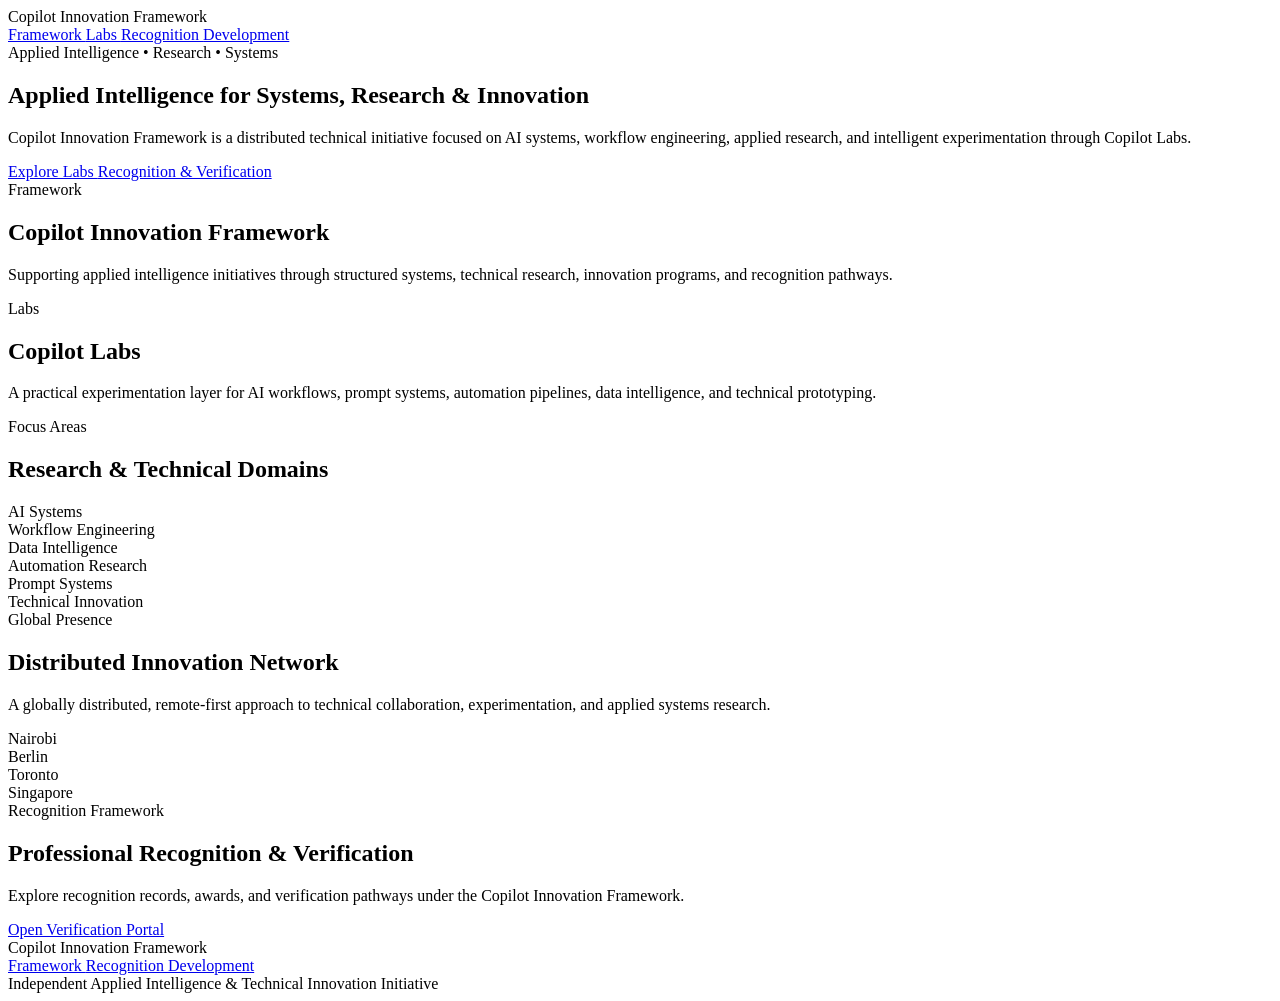
==== index.html @ 8fd594f5 "Create index.html" ====
<!DOCTYPE html>
<html lang="en">

<head>
  <meta charset="UTF-8" />

  <meta
    name="viewport"
    content="width=device-width, initial-scale=1.0"
  />

  <title>
    Copilot Innovation Framework
  </title>

  <meta
    name="description"
    content="Applied intelligence for systems, research, and innovation through Copilot Labs."
  />

  <meta
    name="theme-color"
    content="#0B1424"
  />

  <!-- Open Graph -->
  <meta
    property="og:type"
    content="website"
  />

  <meta
    property="og:title"
    content="Copilot Innovation Framework"
  />

  <meta
    property="og:description"
    content="Applied intelligence for systems, research, and innovation through Copilot Labs."
  />

  <meta
    property="og:url"
    content="https://copilotlabs.tech/"
  />

  <meta
    property="og:site_name"
    content="Copilot Innovation Framework"
  />

  <meta
    property="og:image"
    content="https://copilotlabs.tech/assets/social-card.jpg"
  />

  <!-- Twitter / X -->
  <meta
    name="twitter:card"
    content="summary_large_image"
  />

  <meta
    name="twitter:title"
    content="Copilot Innovation Framework"
  />

  <meta
    name="twitter:description"
    content="Applied intelligence for systems, research, and innovation."
  />

  <meta
    name="twitter:image"
    content="https://copilotlabs.tech/assets/social-card.jpg"
  />

  <!-- Styles -->
  <link
    rel="stylesheet"
    href="./styles/main.css"
  />
</head>

<body>

  <!-- Navigation -->
  <header class="navbar">

    <div class="brand">
      Copilot Innovation Framework
    </div>

    <nav>

      <a href="/">
        Framework
      </a>

      <a href="#labs">
        Labs
      </a>

      <a href="/awards">
        Recognition
      </a>

      <a href="/dev">
        Development
      </a>

    </nav>

  </header>

  <!-- Hero -->
  <section class="hero">

    <div class="hero-content">

      <div class="eyebrow">
        Applied Intelligence • Research • Systems
      </div>

      <h1>
        Applied Intelligence
        for Systems,
        Research &
        Innovation
      </h1>

      <p>
        Copilot Innovation Framework is a
        distributed technical initiative focused
        on AI systems, workflow engineering,
        applied research, and intelligent
        experimentation through Copilot Labs.
      </p>

      <div class="hero-actions">

        <a
          href="#labs"
          class="btn-primary"
        >
          Explore Labs
        </a>

        <a
          href="/awards"
          class="btn-secondary"
        >
          Recognition & Verification
        </a>

      </div>

    </div>

  </section>

  <!-- Framework & Labs -->
  <section
    class="dual-section"
    id="labs"
  >

    <div class="card">

      <span class="card-label">
        Framework
      </span>

      <h2>
        Copilot Innovation Framework
      </h2>

      <p>
        Supporting applied intelligence
        initiatives through structured
        systems, technical research,
        innovation programs, and
        recognition pathways.
      </p>

    </div>

    <div class="card">

      <span class="card-label">
        Labs
      </span>

      <h2>
        Copilot Labs
      </h2>

      <p>
        A practical experimentation layer
        for AI workflows, prompt systems,
        automation pipelines, data
        intelligence, and technical
        prototyping.
      </p>

    </div>

  </section>

  <!-- Research Domains -->
  <section class="domains">

    <div class="section-header">

      <div class="eyebrow">
        Focus Areas
      </div>

      <h2>
        Research & Technical Domains
      </h2>

    </div>

    <div class="domain-grid">

      <div class="domain-card">
        AI Systems
      </div>

      <div class="domain-card">
        Workflow Engineering
      </div>

      <div class="domain-card">
        Data Intelligence
      </div>

      <div class="domain-card">
        Automation Research
      </div>

      <div class="domain-card">
        Prompt Systems
      </div>

      <div class="domain-card">
        Technical Innovation
      </div>

    </div>

  </section>

  <!-- Distributed Network -->
  <section class="network">

    <div class="section-header">

      <div class="eyebrow">
        Global Presence
      </div>

      <h2>
        Distributed Innovation Network
      </h2>

      <p>
        A globally distributed,
        remote-first approach to
        technical collaboration,
        experimentation, and
        applied systems research.
      </p>

    </div>

    <div class="locations">

      <div>Nairobi</div>
      <div>Berlin</div>
      <div>Toronto</div>
      <div>Singapore</div>

    </div>

  </section>

  <!-- Recognition -->
  <section class="recognition">

    <div class="recognition-card">

      <div class="eyebrow">
        Recognition Framework
      </div>

      <h2>
        Professional Recognition &
        Verification
      </h2>

      <p>
        Explore recognition records,
        awards, and verification
        pathways under the Copilot
        Innovation Framework.
      </p>

      <a
        href="/awards"
        class="btn-primary"
      >
        Open Verification Portal
      </a>

    </div>

  </section>

  <!-- Footer -->
  <footer>

    <div class="footer-brand">
      Copilot Innovation Framework
    </div>

    <div class="footer-links">

      <a href="/">
        Framework
      </a>

      <a href="/awards">
        Recognition
      </a>

      <a href="/dev">
        Development
      </a>

    </div>

    <div class="footer-note">
      Independent Applied Intelligence &
      Technical Innovation Initiative
    </div>

  </footer>

</body>

</html>
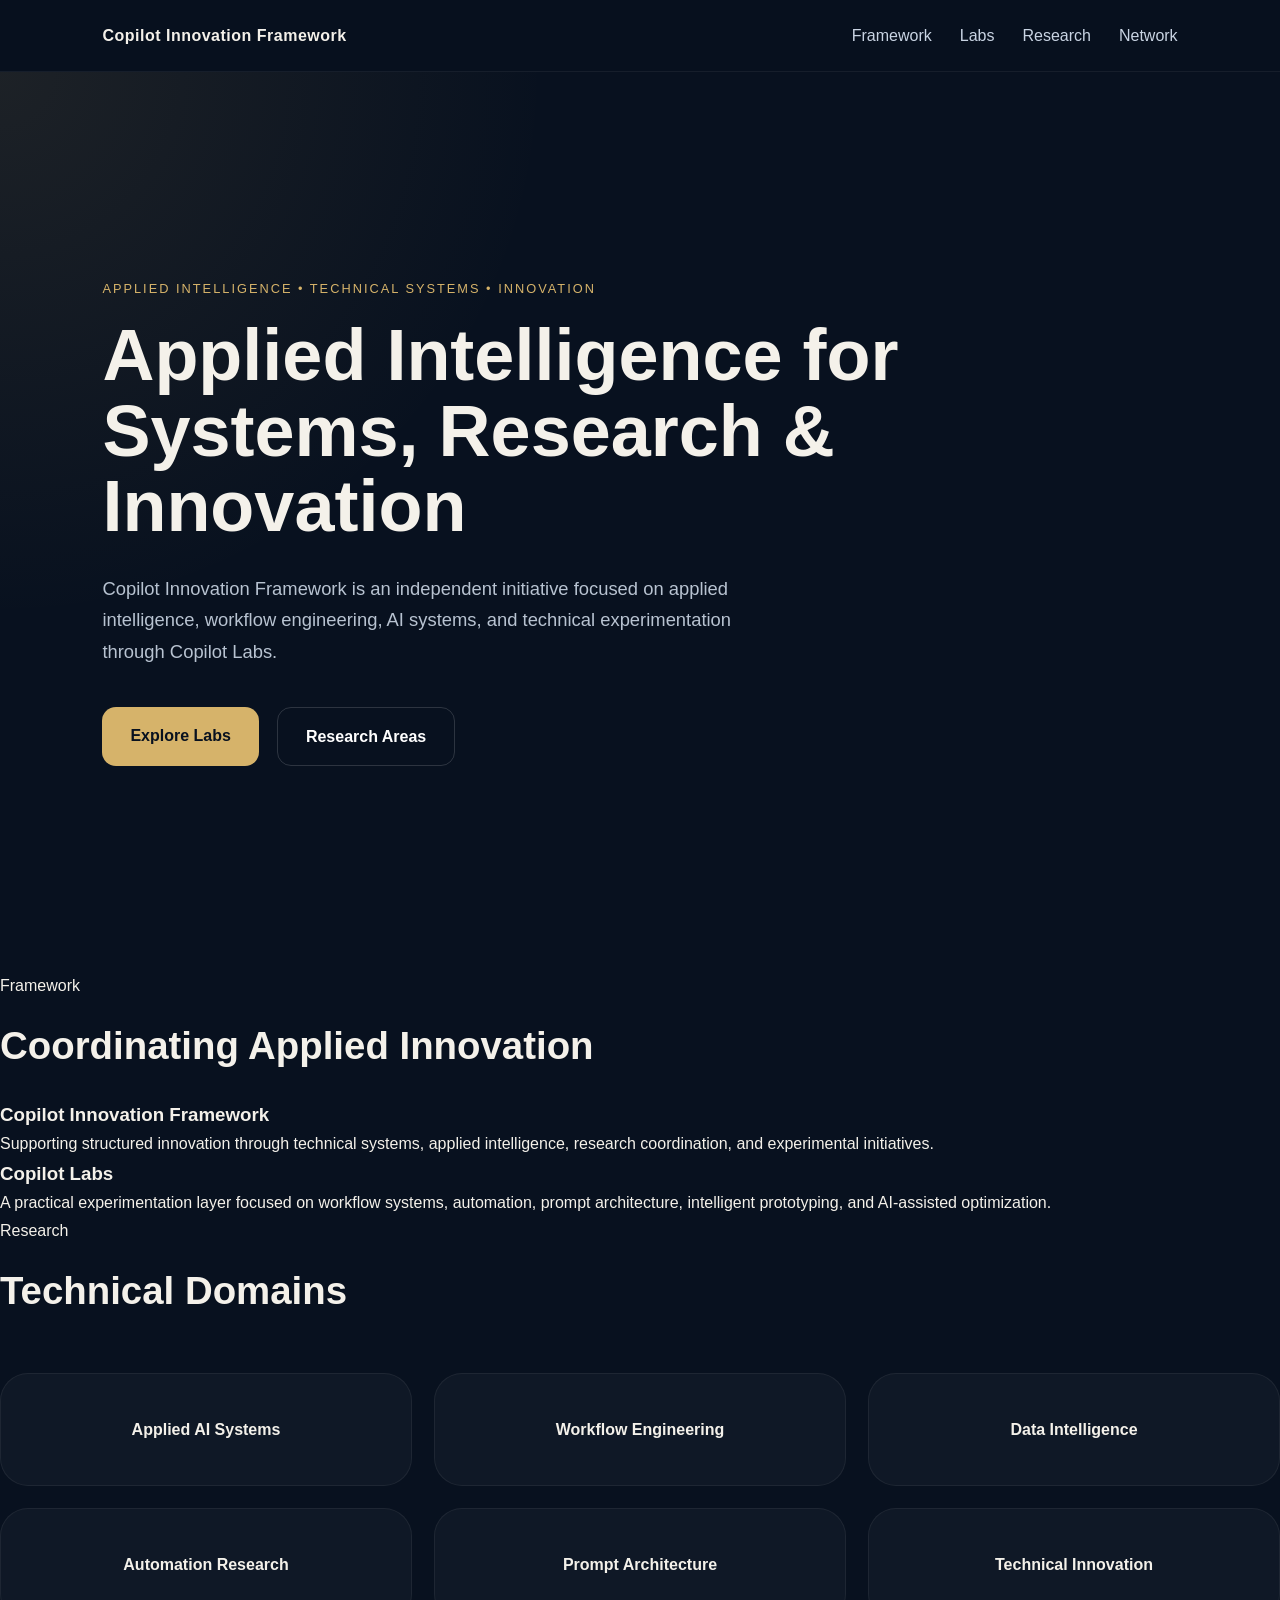
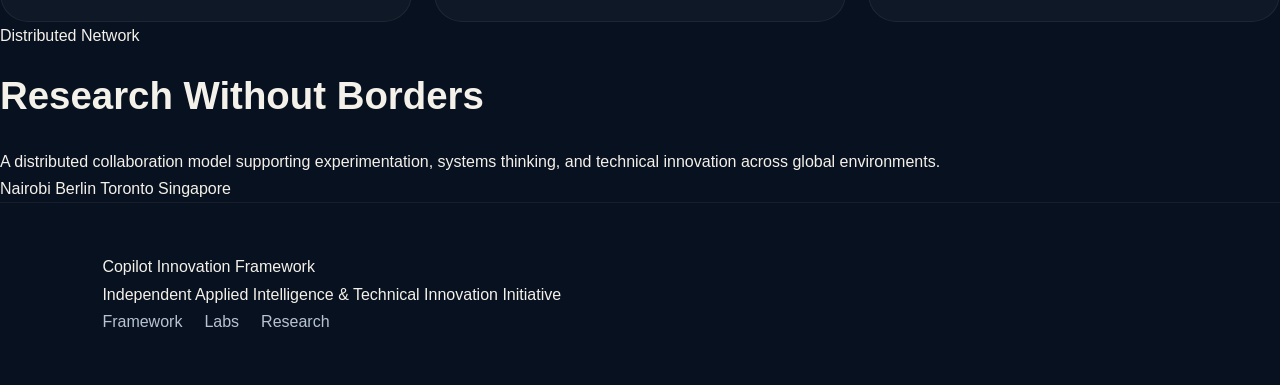
==== commit f90c3adf: "Update index.html" ====
--- a/index.html
+++ b/index.html
@@ -2,6 +2,7 @@
 <html lang="en">
 
 <head>
+
   <meta charset="UTF-8" />
 
   <meta
@@ -15,12 +16,12 @@
 
   <meta
     name="description"
-    content="Applied intelligence for systems, research, and innovation through Copilot Labs."
+    content="Applied intelligence for systems, research, workflow engineering, and technical innovation through Copilot Labs."
   />
 
   <meta
     name="theme-color"
-    content="#0B1424"
+    content="#08111f"
   />
 
   <!-- Open Graph -->
@@ -36,7 +37,7 @@
 
   <meta
     property="og:description"
-    content="Applied intelligence for systems, research, and innovation through Copilot Labs."
+    content="Applied intelligence for systems, research, workflow engineering, and technical innovation."
   />
 
   <meta
@@ -45,11 +46,6 @@
   />
 
   <meta
-    property="og:site_name"
-    content="Copilot Innovation Framework"
-  />
-
-  <meta
     property="og:image"
     content="https://copilotlabs.tech/assets/social-card.jpg"
   />
@@ -75,11 +71,18 @@
     content="https://copilotlabs.tech/assets/social-card.jpg"
   />
 
-  <!-- Styles -->
+  <!-- Favicon -->
+  <link
+    rel="icon"
+    href="./assets/favicon.png"
+  />
+
+  <!-- CSS -->
   <link
     rel="stylesheet"
     href="./styles/main.css"
   />
+
 </head>
 
 <body>
@@ -93,7 +96,7 @@
 
     <nav>
 
-      <a href="/">
+      <a href="#framework">
         Framework
       </a>
 
@@ -101,12 +104,12 @@
         Labs
       </a>
 
-      <a href="/awards">
-        Recognition
+      <a href="#research">
+        Research
       </a>
 
-      <a href="/dev">
-        Development
+      <a href="#network">
+        Network
       </a>
 
     </nav>
@@ -116,10 +119,12 @@
   <!-- Hero -->
   <section class="hero">
 
-    <div class="hero-content">
+    <div class="hero-glow"></div>
+
+    <div class="container">
 
       <div class="eyebrow">
-        Applied Intelligence • Research • Systems
+        Applied Intelligence • Technical Systems • Innovation
       </div>
 
       <h1>
@@ -129,28 +134,29 @@
         Innovation
       </h1>
 
-      <p>
-        Copilot Innovation Framework is a
-        distributed technical initiative focused
-        on AI systems, workflow engineering,
-        applied research, and intelligent
-        experimentation through Copilot Labs.
+      <p class="hero-text">
+        Copilot Innovation Framework is an
+        independent initiative focused on
+        applied intelligence, workflow
+        engineering, AI systems, and
+        technical experimentation through
+        Copilot Labs.
       </p>
 
       <div class="hero-actions">
 
         <a
           href="#labs"
-          class="btn-primary"
+          class="btn btn-primary"
         >
           Explore Labs
         </a>
 
         <a
-          href="/awards"
-          class="btn-secondary"
+          href="#research"
+          class="btn btn-secondary"
         >
-          Recognition & Verification
+          Research Areas
         </a>
 
       </div>
@@ -159,160 +165,159 @@
 
   </section>
 
-  <!-- Framework & Labs -->
+  <!-- Framework -->
   <section
-    class="dual-section"
-    id="labs"
+    id="framework"
+    class="section"
   >
 
-    <div class="card">
-
-      <span class="card-label">
-        Framework
-      </span>
-
-      <h2>
-        Copilot Innovation Framework
-      </h2>
-
-      <p>
-        Supporting applied intelligence
-        initiatives through structured
-        systems, technical research,
-        innovation programs, and
-        recognition pathways.
-      </p>
-
-    </div>
-
-    <div class="card">
-
-      <span class="card-label">
-        Labs
-      </span>
-
-      <h2>
-        Copilot Labs
-      </h2>
-
-      <p>
-        A practical experimentation layer
-        for AI workflows, prompt systems,
-        automation pipelines, data
-        intelligence, and technical
-        prototyping.
-      </p>
+    <div class="container">
+
+      <div class="section-header">
+
+        <span class="section-label">
+          Framework
+        </span>
+
+        <h2>
+          Coordinating
+          Applied Innovation
+        </h2>
+
+      </div>
+
+      <div class="card-grid">
+
+        <div class="glass-card">
+
+          <h3>
+            Copilot Innovation Framework
+          </h3>
+
+          <p>
+            Supporting structured innovation
+            through technical systems,
+            applied intelligence, research
+            coordination, and experimental
+            initiatives.
+          </p>
+
+        </div>
+
+        <div
+          id="labs"
+          class="glass-card"
+        >
+
+          <h3>
+            Copilot Labs
+          </h3>
+
+          <p>
+            A practical experimentation
+            layer focused on workflow
+            systems, automation, prompt
+            architecture, intelligent
+            prototyping, and AI-assisted
+            optimization.
+          </p>
+
+        </div>
+
+      </div>
 
     </div>
 
   </section>
 
-  <!-- Research Domains -->
-  <section class="domains">
-
-    <div class="section-header">
-
-      <div class="eyebrow">
-        Focus Areas
-      </div>
-
-      <h2>
-        Research & Technical Domains
-      </h2>
-
-    </div>
-
-    <div class="domain-grid">
-
-      <div class="domain-card">
-        AI Systems
-      </div>
-
-      <div class="domain-card">
-        Workflow Engineering
-      </div>
-
-      <div class="domain-card">
-        Data Intelligence
-      </div>
-
-      <div class="domain-card">
-        Automation Research
-      </div>
-
-      <div class="domain-card">
-        Prompt Systems
-      </div>
-
-      <div class="domain-card">
-        Technical Innovation
+  <!-- Research -->
+  <section
+    id="research"
+    class="section section-alt"
+  >
+
+    <div class="container">
+
+      <div class="section-header">
+
+        <span class="section-label">
+          Research
+        </span>
+
+        <h2>
+          Technical Domains
+        </h2>
+
+      </div>
+
+      <div class="domain-grid">
+
+        <div class="domain-card">
+          Applied AI Systems
+        </div>
+
+        <div class="domain-card">
+          Workflow Engineering
+        </div>
+
+        <div class="domain-card">
+          Data Intelligence
+        </div>
+
+        <div class="domain-card">
+          Automation Research
+        </div>
+
+        <div class="domain-card">
+          Prompt Architecture
+        </div>
+
+        <div class="domain-card">
+          Technical Innovation
+        </div>
+
       </div>
 
     </div>
 
   </section>
 
-  <!-- Distributed Network -->
-  <section class="network">
-
-    <div class="section-header">
-
-      <div class="eyebrow">
-        Global Presence
-      </div>
-
-      <h2>
-        Distributed Innovation Network
-      </h2>
-
-      <p>
-        A globally distributed,
-        remote-first approach to
-        technical collaboration,
-        experimentation, and
-        applied systems research.
-      </p>
-
-    </div>
-
-    <div class="locations">
-
-      <div>Nairobi</div>
-      <div>Berlin</div>
-      <div>Toronto</div>
-      <div>Singapore</div>
-
-    </div>
-
-  </section>
-
-  <!-- Recognition -->
-  <section class="recognition">
-
-    <div class="recognition-card">
-
-      <div class="eyebrow">
-        Recognition Framework
-      </div>
-
-      <h2>
-        Professional Recognition &
-        Verification
-      </h2>
-
-      <p>
-        Explore recognition records,
-        awards, and verification
-        pathways under the Copilot
-        Innovation Framework.
-      </p>
-
-      <a
-        href="/awards"
-        class="btn-primary"
-      >
-        Open Verification Portal
-      </a>
+  <!-- Network -->
+  <section
+    id="network"
+    class="section"
+  >
+
+    <div class="container narrow">
+
+      <div class="section-header center">
+
+        <span class="section-label">
+          Distributed Network
+        </span>
+
+        <h2>
+          Research Without Borders
+        </h2>
+
+        <p>
+          A distributed collaboration model
+          supporting experimentation,
+          systems thinking, and technical
+          innovation across global
+          environments.
+        </p>
+
+      </div>
+
+      <div class="location-pills">
+
+        <span>Nairobi</span>
+        <span>Berlin</span>
+        <span>Toronto</span>
+        <span>Singapore</span>
+
+      </div>
 
     </div>
 
@@ -321,29 +326,37 @@
   <!-- Footer -->
   <footer>
 
-    <div class="footer-brand">
-      Copilot Innovation Framework
-    </div>
-
-    <div class="footer-links">
-
-      <a href="/">
-        Framework
-      </a>
-
-      <a href="/awards">
-        Recognition
-      </a>
-
-      <a href="/dev">
-        Development
-      </a>
-
-    </div>
-
-    <div class="footer-note">
-      Independent Applied Intelligence &
-      Technical Innovation Initiative
+    <div class="container footer-content">
+
+      <div>
+
+        <div class="footer-brand">
+          Copilot Innovation Framework
+        </div>
+
+        <p>
+          Independent Applied Intelligence &
+          Technical Innovation Initiative
+        </p>
+
+      </div>
+
+      <div class="footer-links">
+
+        <a href="#framework">
+          Framework
+        </a>
+
+        <a href="#labs">
+          Labs
+        </a>
+
+        <a href="#research">
+          Research
+        </a>
+
+      </div>
+
     </div>
 
   </footer>
--- a/styles/main.css
+++ b/styles/main.css
@@ -0,0 +1,310 @@
+/* ==========================
+   Global Reset
+========================== */
+
+* {
+  margin: 0;
+  padding: 0;
+  box-sizing: border-box;
+}
+
+html {
+  scroll-behavior: smooth;
+}
+
+body {
+  background: #08111f;
+  color: #f4f1ea;
+  font-family: Inter, sans-serif;
+  line-height: 1.7;
+}
+
+/* ==========================
+   Navigation
+========================== */
+
+.navbar {
+  position: sticky;
+  top: 0;
+  z-index: 1000;
+
+  display: flex;
+  justify-content: space-between;
+  align-items: center;
+
+  padding: 22px 8%;
+  background: rgba(8, 17, 31, 0.92);
+  backdrop-filter: blur(16px);
+
+  border-bottom: 1px solid rgba(255,255,255,0.06);
+}
+
+.brand {
+  font-size: 1rem;
+  font-weight: 700;
+  letter-spacing: 0.5px;
+}
+
+nav {
+  display: flex;
+  gap: 28px;
+}
+
+nav a {
+  text-decoration: none;
+  color: #c9d4e3;
+  transition: 0.3s ease;
+}
+
+nav a:hover {
+  color: #d6b36a;
+}
+
+/* ==========================
+   Hero
+========================== */
+
+.hero {
+  min-height: 100vh;
+
+  display: flex;
+  align-items: center;
+
+  padding: 80px 8%;
+
+  background:
+    radial-gradient(
+      circle at top left,
+      rgba(214,179,106,0.10),
+      transparent 35%
+    ),
+    #08111f;
+}
+
+.hero-content {
+  max-width: 760px;
+}
+
+.eyebrow {
+  color: #d6b36a;
+  text-transform: uppercase;
+  letter-spacing: 2px;
+  font-size: 0.8rem;
+  margin-bottom: 18px;
+}
+
+.hero h1 {
+  font-size: 4.5rem;
+  line-height: 1.05;
+  margin-bottom: 28px;
+  font-weight: 800;
+}
+
+.hero p {
+  font-size: 1.15rem;
+  color: #b8c3d1;
+  max-width: 680px;
+}
+
+.hero-actions {
+  display: flex;
+  gap: 18px;
+  margin-top: 40px;
+}
+
+/* ==========================
+   Buttons
+========================== */
+
+.btn-primary,
+.btn-secondary {
+  padding: 15px 28px;
+  border-radius: 14px;
+  text-decoration: none;
+  transition: 0.3s ease;
+  font-weight: 600;
+}
+
+.btn-primary {
+  background: #d6b36a;
+  color: #08111f;
+}
+
+.btn-primary:hover {
+  transform: translateY(-2px);
+}
+
+.btn-secondary {
+  border: 1px solid rgba(255,255,255,0.15);
+  color: white;
+}
+
+.btn-secondary:hover {
+  border-color: #d6b36a;
+}
+
+/* ==========================
+   Sections
+========================== */
+
+.dual-section,
+.domains,
+.network,
+.recognition {
+  padding: 110px 8%;
+}
+
+.dual-section {
+  display: grid;
+  grid-template-columns: repeat(2, 1fr);
+  gap: 28px;
+}
+
+.card,
+.domain-card,
+.recognition-card {
+  background: rgba(255,255,255,0.03);
+  border: 1px solid rgba(255,255,255,0.06);
+  border-radius: 28px;
+  padding: 42px;
+}
+
+.card-label {
+  color: #d6b36a;
+  text-transform: uppercase;
+  font-size: 0.8rem;
+  letter-spacing: 1px;
+}
+
+.card h2,
+.section-header h2 {
+  font-size: 2.4rem;
+  margin: 14px 0 20px;
+}
+
+.card p,
+.network p,
+.recognition p {
+  color: #b8c3d1;
+}
+
+/* ==========================
+   Domain Grid
+========================== */
+
+.domain-grid {
+  margin-top: 50px;
+
+  display: grid;
+  grid-template-columns: repeat(3, 1fr);
+  gap: 22px;
+}
+
+.domain-card {
+  text-align: center;
+  font-weight: 600;
+  transition: 0.3s ease;
+}
+
+.domain-card:hover {
+  border-color: #d6b36a;
+  transform: translateY(-4px);
+}
+
+/* ==========================
+   Network
+========================== */
+
+.locations {
+  margin-top: 42px;
+
+  display: flex;
+  flex-wrap: wrap;
+  gap: 18px;
+}
+
+.locations div {
+  padding: 14px 24px;
+  border-radius: 999px;
+
+  background: rgba(255,255,255,0.05);
+  border: 1px solid rgba(255,255,255,0.08);
+}
+
+/* ==========================
+   Recognition
+========================== */
+
+.recognition-card {
+  text-align: center;
+  max-width: 900px;
+  margin: auto;
+}
+
+/* ==========================
+   Footer
+========================== */
+
+footer {
+  border-top: 1px solid rgba(255,255,255,0.06);
+
+  padding: 50px 8%;
+
+  display: flex;
+  justify-content: space-between;
+  align-items: center;
+  flex-wrap: wrap;
+}
+
+.footer-links {
+  display: flex;
+  gap: 22px;
+}
+
+.footer-links a {
+  color: #b8c3d1;
+  text-decoration: none;
+}
+
+.footer-note {
+  color: #8a94a4;
+}
+
+/* ==========================
+   Mobile
+========================== */
+
+@media (max-width: 768px) {
+
+  .navbar {
+    flex-direction: column;
+    gap: 20px;
+  }
+
+  nav {
+    flex-wrap: wrap;
+    justify-content: center;
+  }
+
+  .hero h1 {
+    font-size: 2.9rem;
+  }
+
+  .hero-actions {
+    flex-direction: column;
+  }
+
+  .dual-section {
+    grid-template-columns: 1fr;
+  }
+
+  .domain-grid {
+    grid-template-columns: 1fr;
+  }
+
+  footer {
+    flex-direction: column;
+    gap: 20px;
+    text-align: center;
+  }
+}
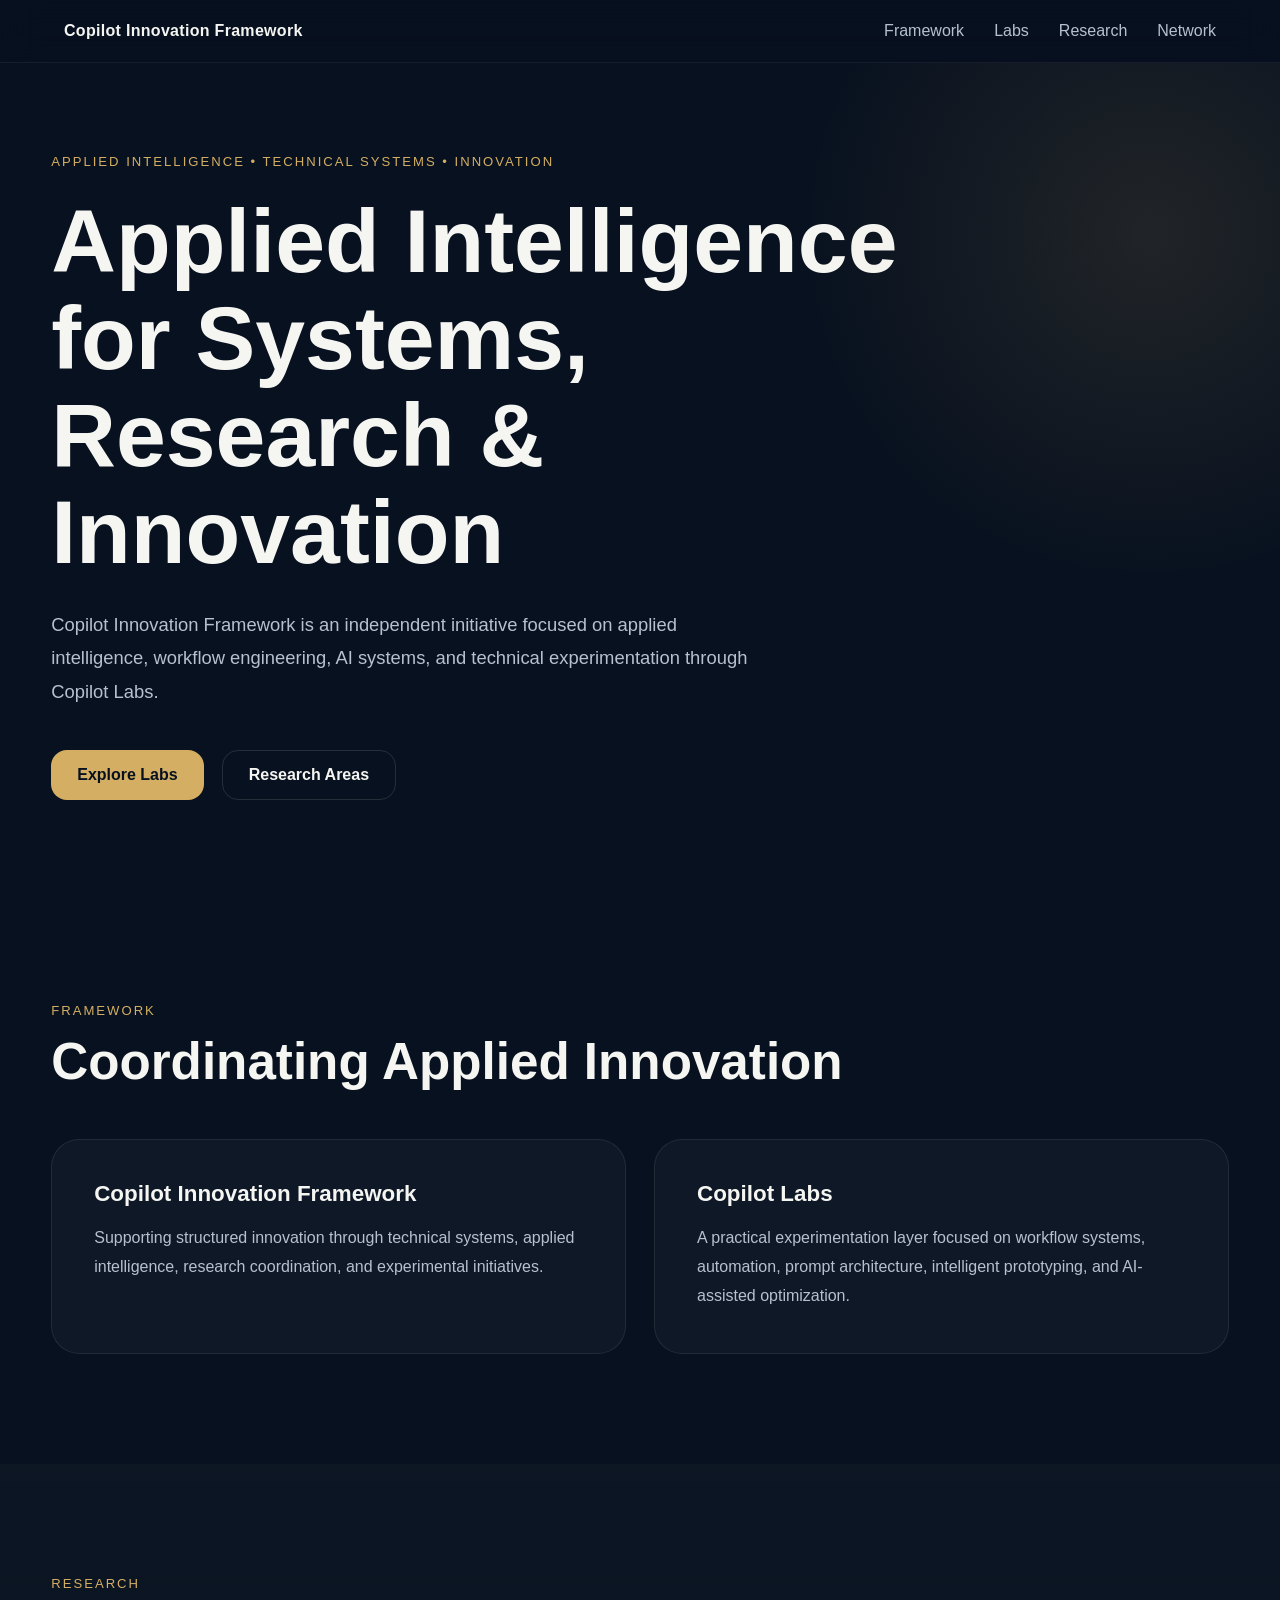
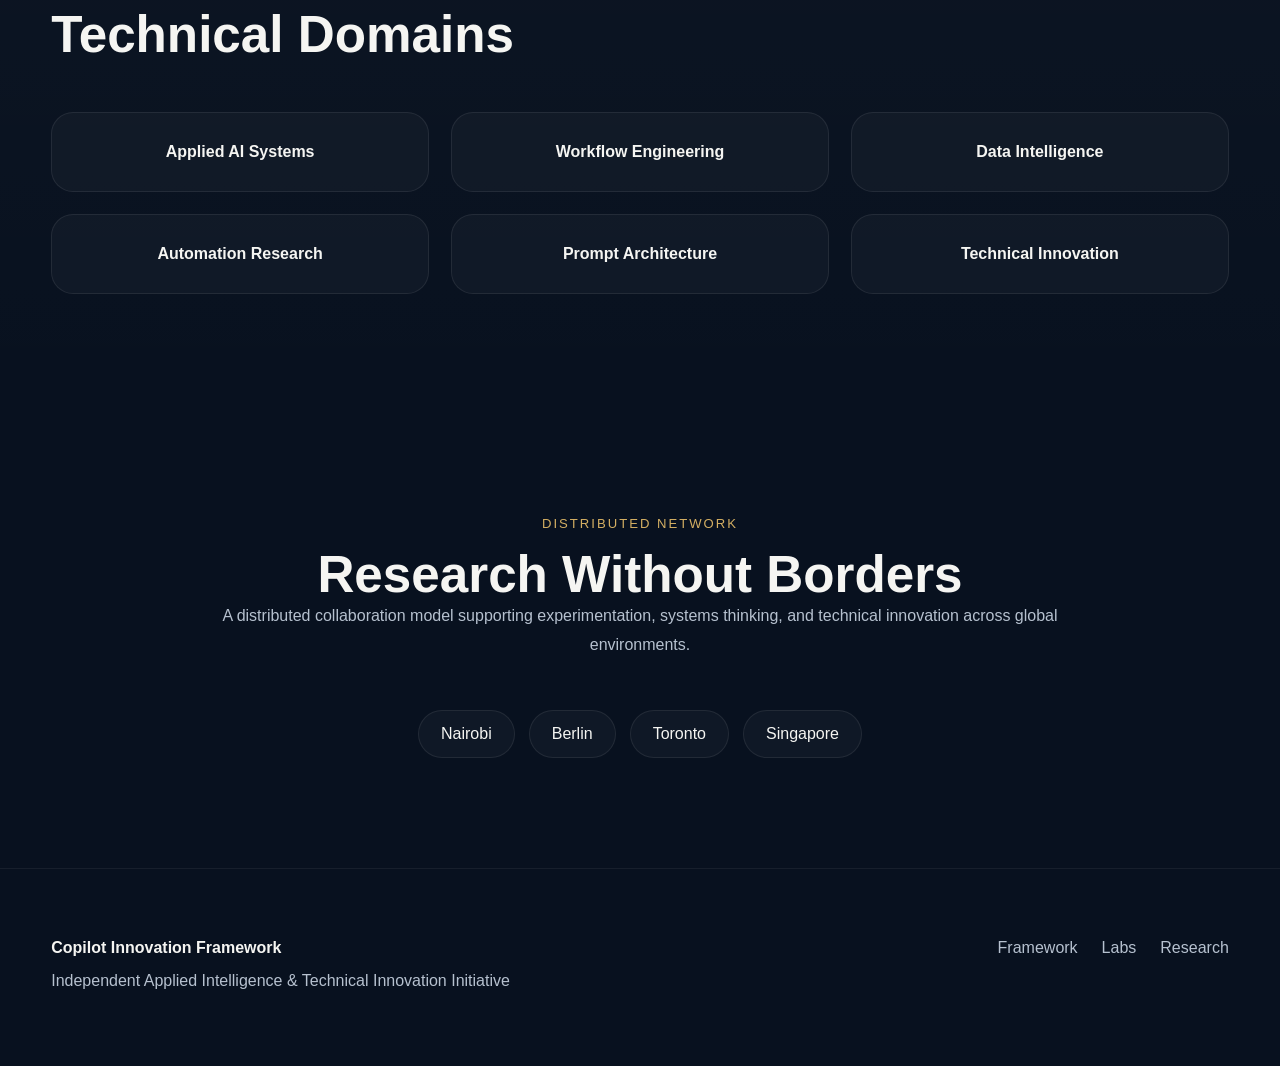
==== commit 60b208de: "Update index.html" ====
--- a/index.html
+++ b/index.html
@@ -47,7 +47,7 @@
 
   <meta
     property="og:image"
-    content="https://copilotlabs.tech/assets/social-card.jpg"
+    content="https://copilotlabs.tech/assets/social-card.png"
   />
 
   <!-- Twitter / X -->
@@ -68,7 +68,7 @@
 
   <meta
     name="twitter:image"
-    content="https://copilotlabs.tech/assets/social-card.jpg"
+    content="https://copilotlabs.tech/assets/social-card.png"
   />
 
   <!-- Favicon -->
--- a/styles/main.css
+++ b/styles/main.css
@@ -1,310 +1,430 @@
-/* ==========================
-   Global Reset
-========================== */
-
-* {
-  margin: 0;
-  padding: 0;
-  box-sizing: border-box;
-}
-
-html {
-  scroll-behavior: smooth;
-}
-
-body {
-  background: #08111f;
-  color: #f4f1ea;
-  font-family: Inter, sans-serif;
-  line-height: 1.7;
-}
-
-/* ==========================
-   Navigation
-========================== */
-
-.navbar {
-  position: sticky;
-  top: 0;
-  z-index: 1000;
-
-  display: flex;
-  justify-content: space-between;
-  align-items: center;
-
-  padding: 22px 8%;
-  background: rgba(8, 17, 31, 0.92);
-  backdrop-filter: blur(16px);
-
-  border-bottom: 1px solid rgba(255,255,255,0.06);
-}
-
-.brand {
-  font-size: 1rem;
-  font-weight: 700;
-  letter-spacing: 0.5px;
-}
-
-nav {
-  display: flex;
-  gap: 28px;
-}
-
-nav a {
-  text-decoration: none;
-  color: #c9d4e3;
-  transition: 0.3s ease;
-}
-
-nav a:hover {
-  color: #d6b36a;
-}
-
-/* ==========================
+*{
+  margin:0;
+  padding:0;
+  box-sizing:border-box;
+}
+
+html{
+  scroll-behavior:smooth;
+}
+
+body{
+  font-family:
+    Inter,
+    "Segoe UI",
+    sans-serif;
+
+  background:#08111f;
+  color:#f5f5f2;
+
+  overflow-x:hidden;
+}
+
+/* ===================
+   Utilities
+=================== */
+
+.container{
+  width:min(92%,1180px);
+  margin:auto;
+}
+
+.narrow{
+  max-width:900px;
+}
+
+.section{
+  padding:110px 0;
+}
+
+.section-alt{
+  background:
+    linear-gradient(
+      180deg,
+      rgba(255,255,255,.02),
+      transparent
+    );
+}
+
+.section-header{
+  margin-bottom:50px;
+}
+
+.section-header.center{
+  text-align:center;
+}
+
+.section-label{
+  color:#d4af63;
+
+  text-transform:uppercase;
+
+  letter-spacing:2px;
+
+  font-size:.82rem;
+
+  display:inline-block;
+
+  margin-bottom:16px;
+}
+
+h1,h2,h3{
+  line-height:1.08;
+}
+
+h1{
+  font-size:
+    clamp(
+      3rem,
+      7vw,
+      6rem
+    );
+
+  max-width:850px;
+
+  margin-bottom:28px;
+}
+
+h2{
+  font-size:
+    clamp(
+      2rem,
+      4vw,
+      3.2rem
+    );
+}
+
+h3{
+  font-size:1.4rem;
+  margin-bottom:18px;
+}
+
+p{
+  color:#b6c1cf;
+  line-height:1.8;
+}
+
+/* ===================
+   Navbar
+=================== */
+
+.navbar{
+  position:sticky;
+  top:0;
+
+  z-index:999;
+
+  display:flex;
+  justify-content:space-between;
+  align-items:center;
+
+  padding:22px 5%;
+
+  backdrop-filter:blur(18px);
+
+  background:
+    rgba(8,17,31,.82);
+
+  border-bottom:
+    1px solid
+    rgba(255,255,255,.06);
+}
+
+.brand{
+  font-weight:700;
+  letter-spacing:.3px;
+}
+
+nav{
+  display:flex;
+  gap:30px;
+}
+
+nav a{
+  text-decoration:none;
+
+  color:#b6c1cf;
+
+  transition:.25s ease;
+}
+
+nav a:hover{
+  color:#d4af63;
+}
+
+/* ===================
    Hero
-========================== */
-
-.hero {
-  min-height: 100vh;
-
-  display: flex;
-  align-items: center;
-
-  padding: 80px 8%;
+=================== */
+
+.hero{
+  position:relative;
+
+  min-height:92vh;
+
+  display:flex;
+  align-items:center;
+
+  overflow:hidden;
+}
+
+.hero-glow{
+  position:absolute;
+
+  width:700px;
+  height:700px;
+
+  right:-220px;
+  top:-180px;
+
+  border-radius:50%;
 
   background:
     radial-gradient(
-      circle at top left,
-      rgba(214,179,106,0.10),
-      transparent 35%
-    ),
-    #08111f;
-}
-
-.hero-content {
-  max-width: 760px;
-}
-
-.eyebrow {
-  color: #d6b36a;
-  text-transform: uppercase;
-  letter-spacing: 2px;
-  font-size: 0.8rem;
-  margin-bottom: 18px;
-}
-
-.hero h1 {
-  font-size: 4.5rem;
-  line-height: 1.05;
-  margin-bottom: 28px;
-  font-weight: 800;
-}
-
-.hero p {
-  font-size: 1.15rem;
-  color: #b8c3d1;
-  max-width: 680px;
-}
-
-.hero-actions {
-  display: flex;
-  gap: 18px;
-  margin-top: 40px;
-}
-
-/* ==========================
+      circle,
+      rgba(212,175,99,.12),
+      transparent 70%
+    );
+}
+
+.eyebrow{
+  color:#d4af63;
+
+  text-transform:uppercase;
+
+  letter-spacing:2px;
+
+  font-size:.82rem;
+
+  margin-bottom:24px;
+}
+
+.hero-text{
+  max-width:700px;
+
+  font-size:1.15rem;
+}
+
+.hero-actions{
+  margin-top:42px;
+
+  display:flex;
+  gap:18px;
+}
+
+/* ===================
    Buttons
-========================== */
-
-.btn-primary,
-.btn-secondary {
-  padding: 15px 28px;
-  border-radius: 14px;
-  text-decoration: none;
-  transition: 0.3s ease;
-  font-weight: 600;
-}
-
-.btn-primary {
-  background: #d6b36a;
-  color: #08111f;
-}
-
-.btn-primary:hover {
-  transform: translateY(-2px);
-}
-
-.btn-secondary {
-  border: 1px solid rgba(255,255,255,0.15);
-  color: white;
-}
-
-.btn-secondary:hover {
-  border-color: #d6b36a;
-}
-
-/* ==========================
-   Sections
-========================== */
-
-.dual-section,
-.domains,
-.network,
-.recognition {
-  padding: 110px 8%;
-}
-
-.dual-section {
-  display: grid;
-  grid-template-columns: repeat(2, 1fr);
-  gap: 28px;
-}
-
-.card,
-.domain-card,
-.recognition-card {
-  background: rgba(255,255,255,0.03);
-  border: 1px solid rgba(255,255,255,0.06);
-  border-radius: 28px;
-  padding: 42px;
-}
-
-.card-label {
-  color: #d6b36a;
-  text-transform: uppercase;
-  font-size: 0.8rem;
-  letter-spacing: 1px;
-}
-
-.card h2,
-.section-header h2 {
-  font-size: 2.4rem;
-  margin: 14px 0 20px;
-}
-
-.card p,
-.network p,
-.recognition p {
-  color: #b8c3d1;
-}
-
-/* ==========================
-   Domain Grid
-========================== */
-
-.domain-grid {
-  margin-top: 50px;
-
-  display: grid;
-  grid-template-columns: repeat(3, 1fr);
-  gap: 22px;
-}
-
-.domain-card {
-  text-align: center;
-  font-weight: 600;
-  transition: 0.3s ease;
-}
-
-.domain-card:hover {
-  border-color: #d6b36a;
-  transform: translateY(-4px);
-}
-
-/* ==========================
-   Network
-========================== */
-
-.locations {
-  margin-top: 42px;
-
-  display: flex;
-  flex-wrap: wrap;
-  gap: 18px;
-}
-
-.locations div {
-  padding: 14px 24px;
-  border-radius: 999px;
-
-  background: rgba(255,255,255,0.05);
-  border: 1px solid rgba(255,255,255,0.08);
-}
-
-/* ==========================
-   Recognition
-========================== */
-
-.recognition-card {
-  text-align: center;
-  max-width: 900px;
-  margin: auto;
-}
-
-/* ==========================
+=================== */
+
+.btn{
+  display:inline-flex;
+  align-items:center;
+  justify-content:center;
+
+  padding:15px 26px;
+
+  border-radius:16px;
+
+  text-decoration:none;
+
+  font-weight:600;
+
+  transition:.25s ease;
+}
+
+.btn-primary{
+  background:#d4af63;
+  color:#08111f;
+}
+
+.btn-primary:hover{
+  transform:translateY(-2px);
+}
+
+.btn-secondary{
+  border:
+    1px solid
+    rgba(255,255,255,.12);
+
+  color:#f5f5f2;
+}
+
+.btn-secondary:hover{
+  border-color:#d4af63;
+}
+
+/* ===================
+   Cards
+=================== */
+
+.card-grid{
+  display:grid;
+
+  grid-template-columns:
+    repeat(
+      2,
+      1fr
+    );
+
+  gap:28px;
+}
+
+.glass-card{
+  background:
+    rgba(255,255,255,.03);
+
+  border:
+    1px solid
+    rgba(255,255,255,.08);
+
+  border-radius:28px;
+
+  padding:42px;
+
+  transition:.3s ease;
+}
+
+.glass-card:hover{
+  transform:translateY(-4px);
+
+  border-color:
+    rgba(212,175,99,.24);
+}
+
+/* ===================
+   Domains
+=================== */
+
+.domain-grid{
+  display:grid;
+
+  grid-template-columns:
+    repeat(
+      3,
+      1fr
+    );
+
+  gap:22px;
+}
+
+.domain-card{
+  background:
+    rgba(255,255,255,.03);
+
+  border:
+    1px solid
+    rgba(255,255,255,.08);
+
+  border-radius:22px;
+
+  padding:30px;
+
+  text-align:center;
+
+  font-weight:600;
+
+  transition:.25s ease;
+}
+
+.domain-card:hover{
+  transform:translateY(-4px);
+
+  border-color:
+    rgba(212,175,99,.24);
+}
+
+/* ===================
+   Locations
+=================== */
+
+.location-pills{
+  margin-top:40px;
+
+  display:flex;
+  justify-content:center;
+  flex-wrap:wrap;
+
+  gap:14px;
+}
+
+.location-pills span{
+  padding:14px 22px;
+
+  border-radius:999px;
+
+  background:
+    rgba(255,255,255,.03);
+
+  border:
+    1px solid
+    rgba(255,255,255,.08);
+}
+
+/* ===================
    Footer
-========================== */
-
-footer {
-  border-top: 1px solid rgba(255,255,255,0.06);
-
-  padding: 50px 8%;
-
-  display: flex;
-  justify-content: space-between;
-  align-items: center;
-  flex-wrap: wrap;
-}
-
-.footer-links {
-  display: flex;
-  gap: 22px;
-}
-
-.footer-links a {
-  color: #b8c3d1;
-  text-decoration: none;
-}
-
-.footer-note {
-  color: #8a94a4;
-}
-
-/* ==========================
+=================== */
+
+footer{
+  padding:70px 0;
+
+  border-top:
+    1px solid
+    rgba(255,255,255,.06);
+}
+
+.footer-content{
+  display:flex;
+  justify-content:space-between;
+  align-items:flex-start;
+
+  gap:30px;
+}
+
+.footer-brand{
+  font-weight:700;
+  margin-bottom:10px;
+}
+
+.footer-links{
+  display:flex;
+  gap:24px;
+}
+
+.footer-links a{
+  color:#b6c1cf;
+  text-decoration:none;
+}
+
+/* ===================
    Mobile
-========================== */
-
-@media (max-width: 768px) {
-
-  .navbar {
-    flex-direction: column;
-    gap: 20px;
-  }
-
-  nav {
-    flex-wrap: wrap;
-    justify-content: center;
-  }
-
-  .hero h1 {
-    font-size: 2.9rem;
-  }
-
-  .hero-actions {
-    flex-direction: column;
-  }
-
-  .dual-section {
-    grid-template-columns: 1fr;
-  }
-
-  .domain-grid {
-    grid-template-columns: 1fr;
-  }
-
-  footer {
-    flex-direction: column;
-    gap: 20px;
-    text-align: center;
-  }
-}
+=================== */
+
+@media(max-width:900px){
+
+  .navbar{
+    flex-direction:column;
+    gap:20px;
+  }
+
+  nav{
+    flex-wrap:wrap;
+    justify-content:center;
+  }
+
+  .hero{
+    min-height:auto;
+    padding:110px 0;
+  }
+
+  .hero-actions{
+    flex-direction:column;
+  }
+
+  .card-grid,
+  .domain-grid{
+    grid-template-columns:1fr;
+  }
+
+  .footer-content{
+    flex-direction:column;
+  }
+}
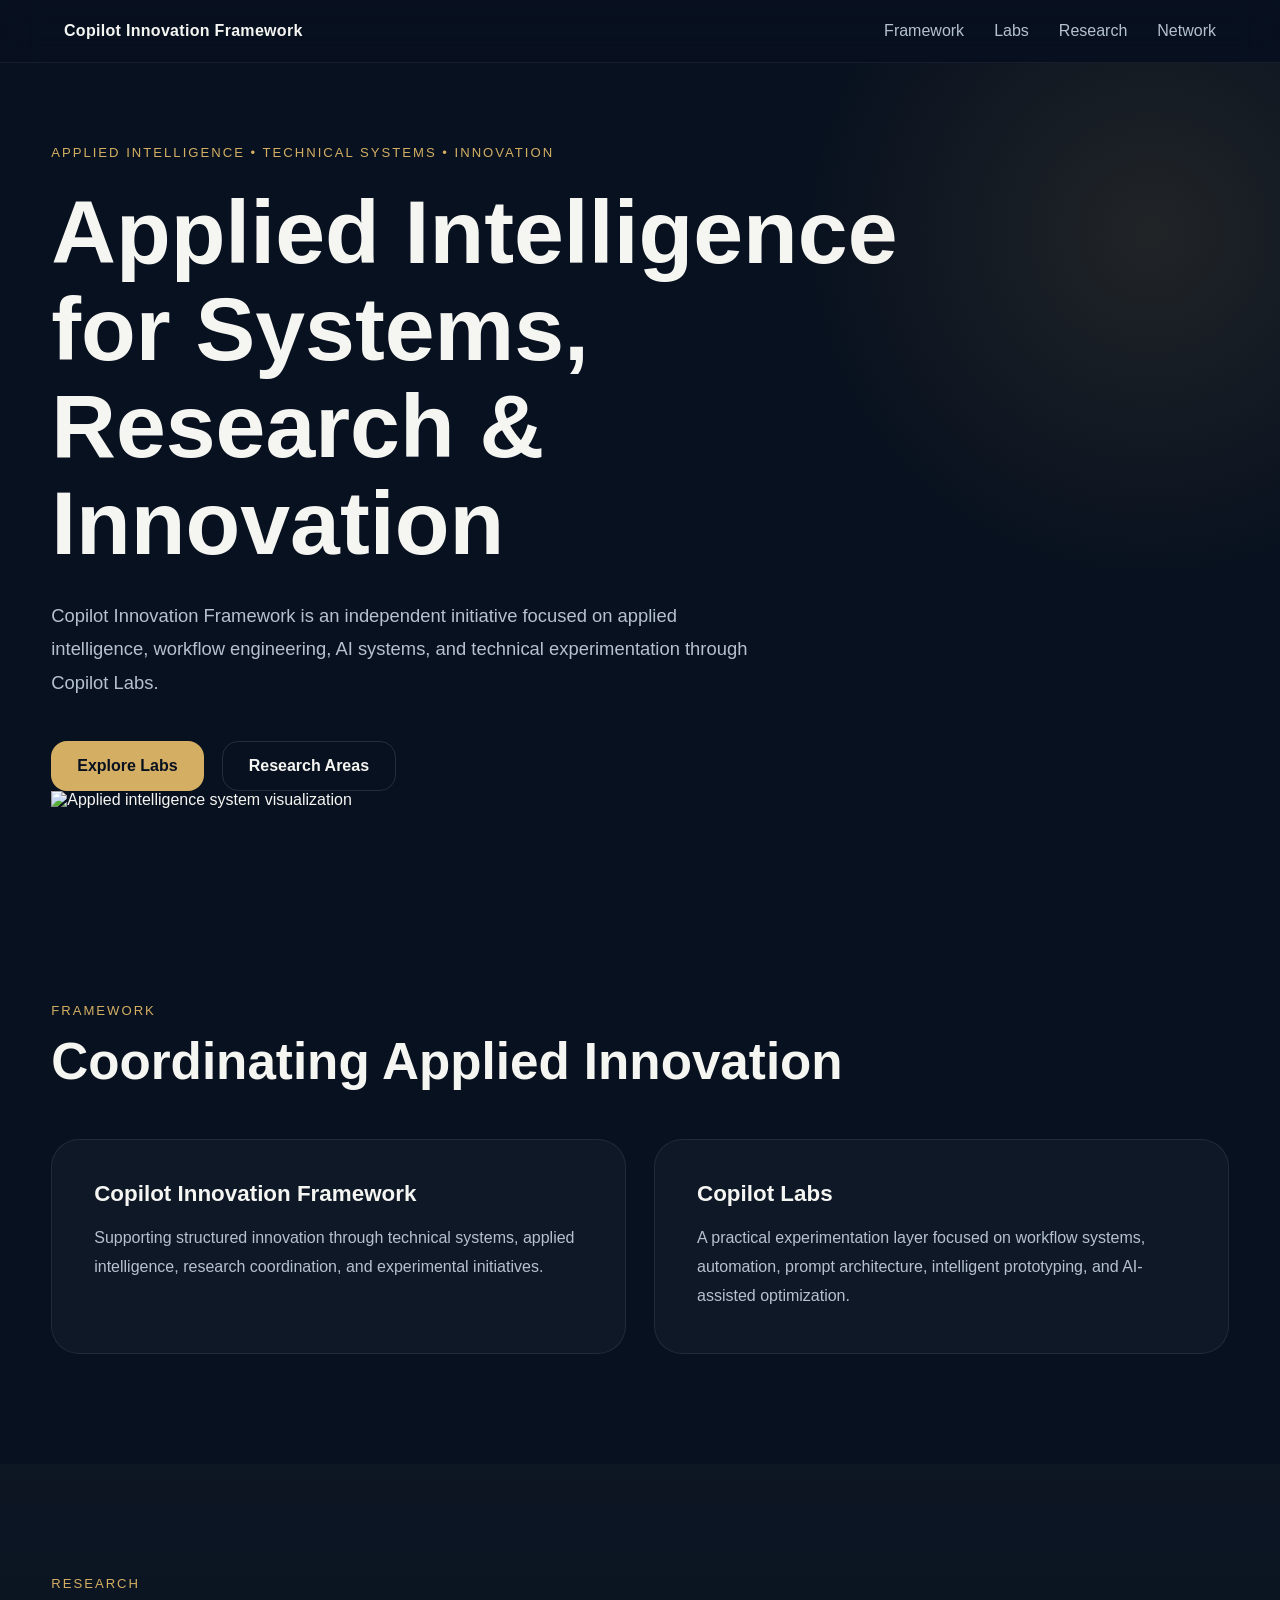
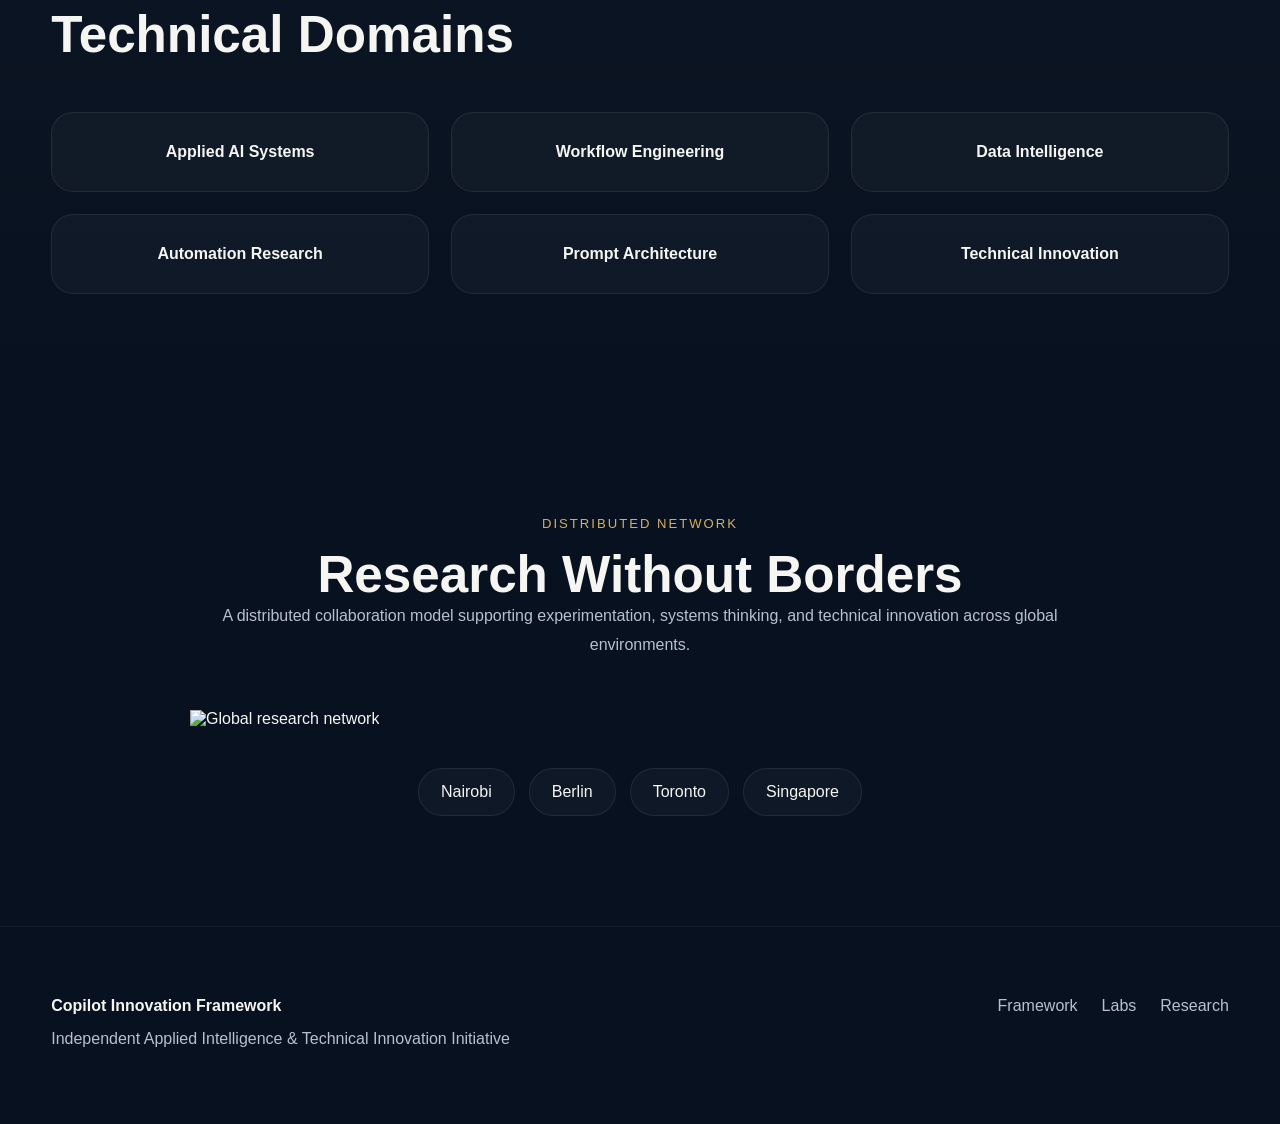
==== commit e6e3bff9: "Update index.html" ====
--- a/index.html
+++ b/index.html
@@ -121,43 +121,58 @@
 
     <div class="hero-glow"></div>
 
-    <div class="container">
-
-      <div class="eyebrow">
-        Applied Intelligence • Technical Systems • Innovation
-      </div>
-
-      <h1>
-        Applied Intelligence
-        for Systems,
-        Research &
-        Innovation
-      </h1>
-
-      <p class="hero-text">
-        Copilot Innovation Framework is an
-        independent initiative focused on
-        applied intelligence, workflow
-        engineering, AI systems, and
-        technical experimentation through
-        Copilot Labs.
-      </p>
-
-      <div class="hero-actions">
-
-        <a
-          href="#labs"
-          class="btn btn-primary"
-        >
-          Explore Labs
-        </a>
-
-        <a
-          href="#research"
-          class="btn btn-secondary"
-        >
-          Research Areas
-        </a>
+    <div class="container hero-layout">
+
+      <div class="hero-content">
+
+        <div class="eyebrow">
+          Applied Intelligence • Technical Systems • Innovation
+        </div>
+
+        <h1>
+          Applied Intelligence
+          for Systems,
+          Research &
+          Innovation
+        </h1>
+
+        <p class="hero-text">
+          Copilot Innovation Framework is an
+          independent initiative focused on
+          applied intelligence, workflow
+          engineering, AI systems, and
+          technical experimentation through
+          Copilot Labs.
+        </p>
+
+        <div class="hero-actions">
+
+          <a
+            href="#labs"
+            class="btn btn-primary"
+          >
+            Explore Labs
+          </a>
+
+          <a
+            href="#research"
+            class="btn btn-secondary"
+          >
+            Research Areas
+          </a>
+
+        </div>
+
+      </div>
+
+      <!-- Hero Visual -->
+      <div class="hero-visual">
+
+        <img
+          src="./assets/network-mesh.webp"
+          alt="Applied intelligence system visualization"
+          loading="lazy"
+        />
 
       </div>
 
@@ -310,6 +325,17 @@
 
       </div>
 
+      <!-- Global Network Visual -->
+      <div class="network-image">
+
+        <img
+          src="./assets/global-network.webp"
+          alt="Global research network"
+          loading="lazy"
+        />
+
+      </div>
+
       <div class="location-pills">
 
         <span>Nairobi</span>
--- a/styles/main.css
+++ b/styles/main.css
@@ -6,6 +6,7 @@
 
 html{
   scroll-behavior:smooth;
+  scroll-padding-top:110px;
 }
 
 body{
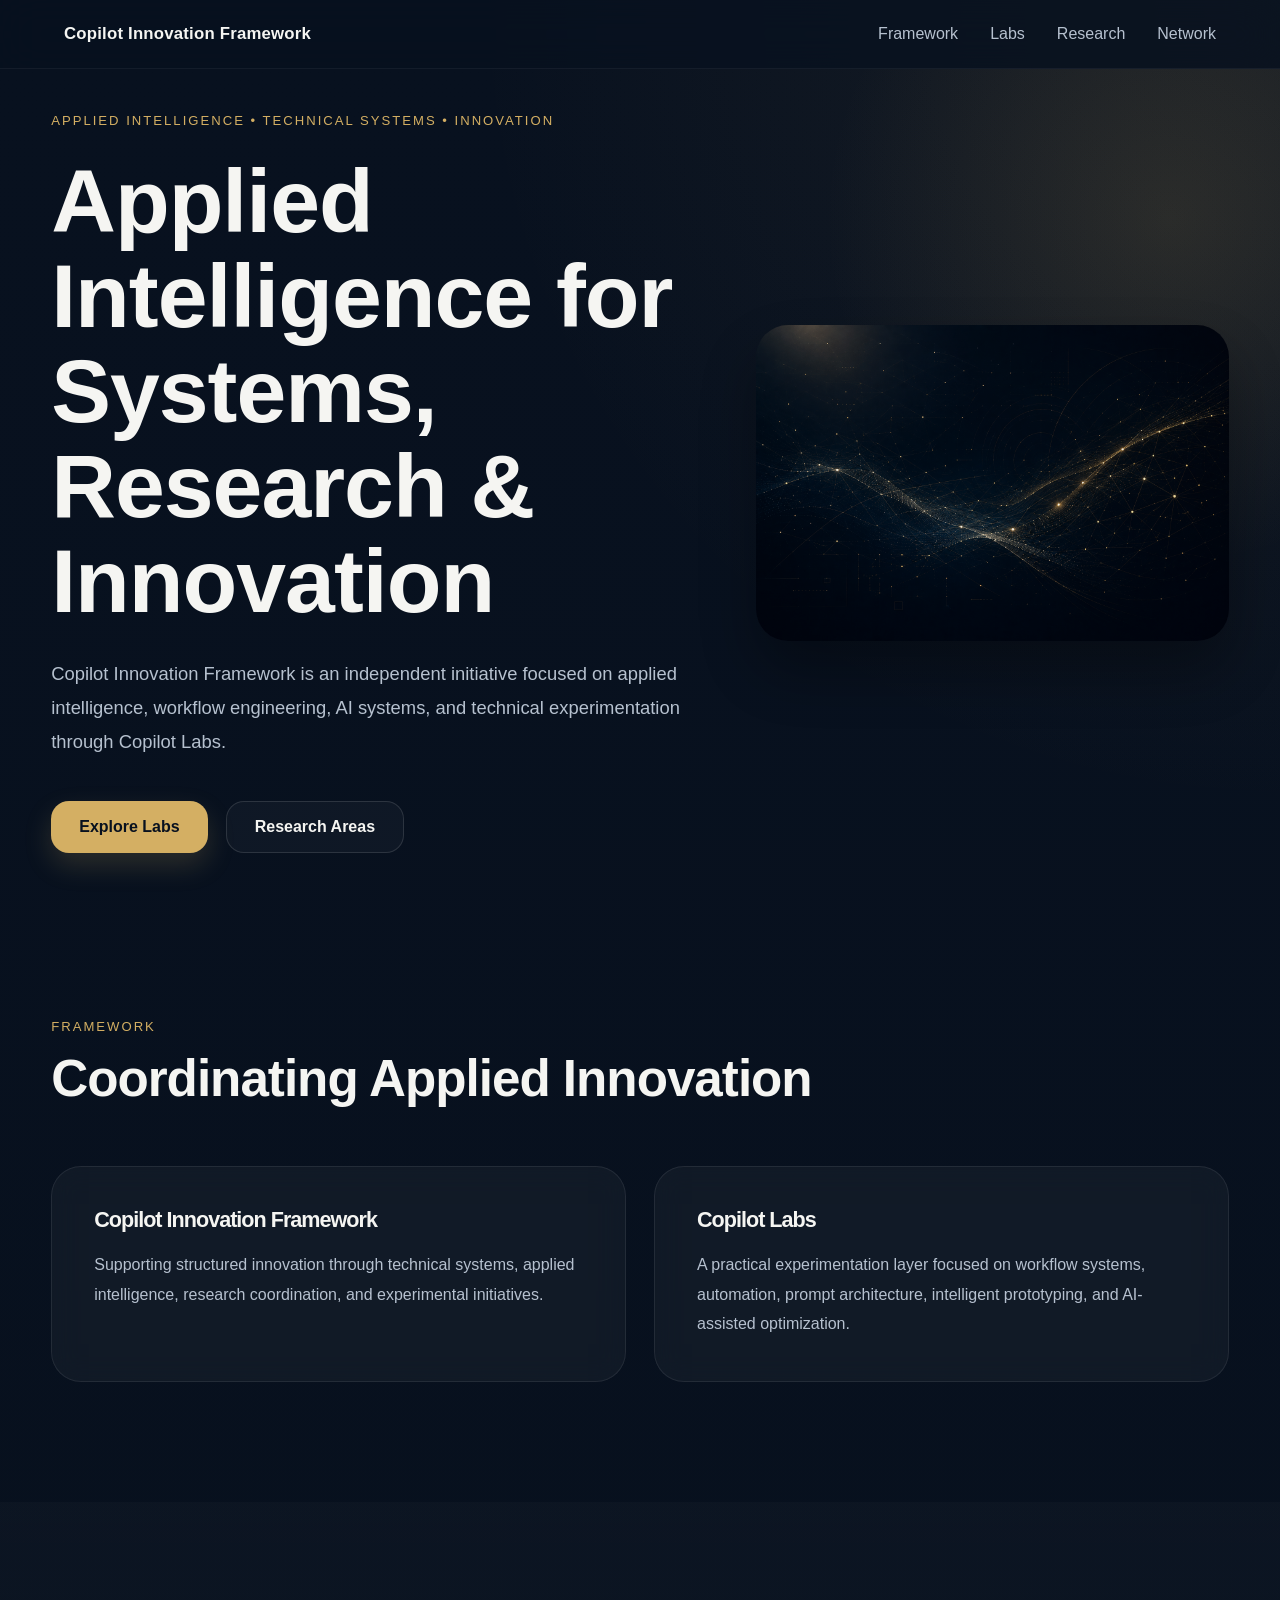
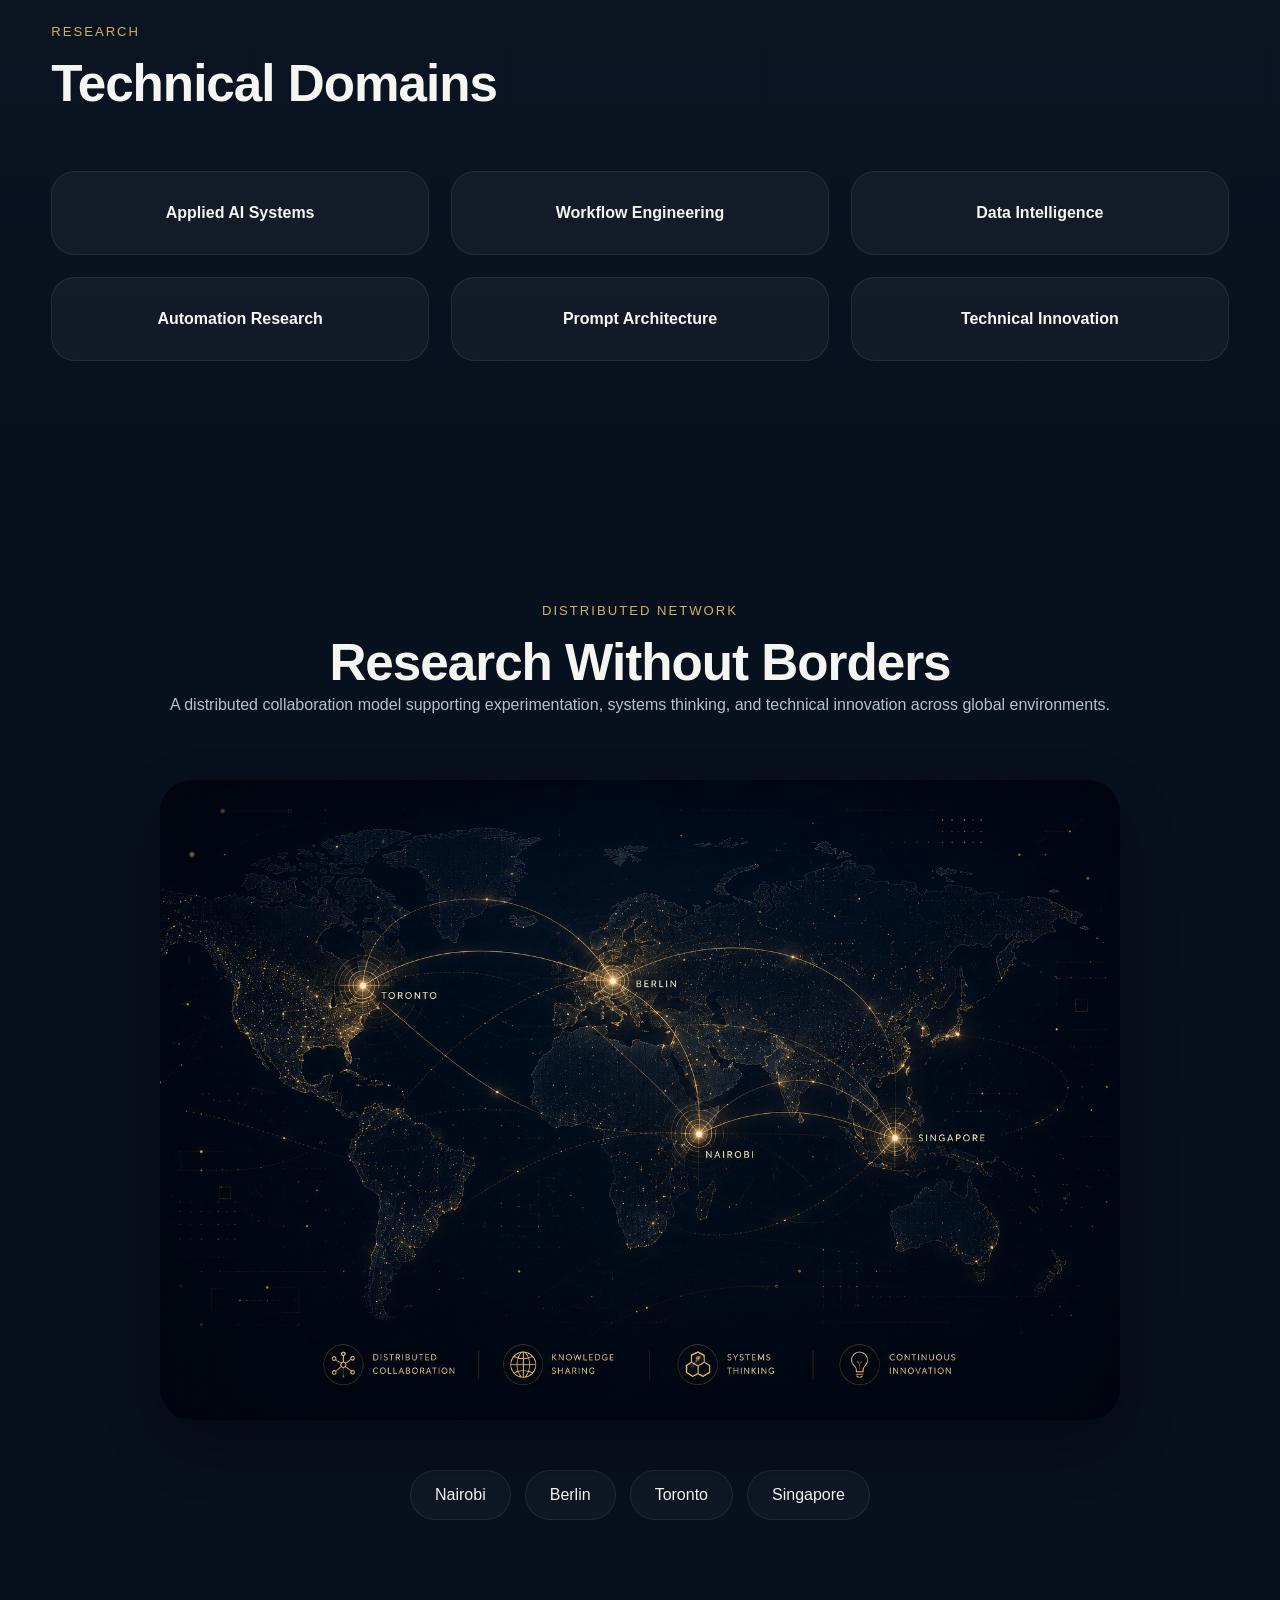
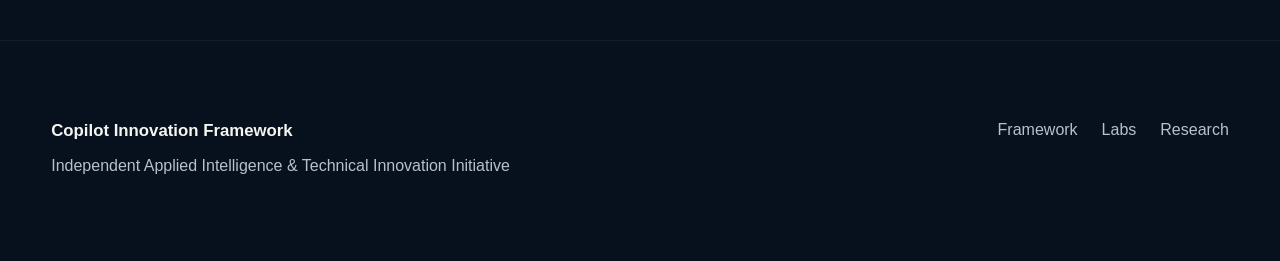
==== commit 9912580f: "Update index.html" ====
--- a/index.html
+++ b/index.html
@@ -169,7 +169,7 @@
       <div class="hero-visual">
 
         <img
-          src="./assets/network-mesh.webp"
+          src="./assets/network-mesh.png"
           alt="Applied intelligence system visualization"
           loading="lazy"
         />
@@ -329,7 +329,7 @@
       <div class="network-image">
 
         <img
-          src="./assets/global-network.webp"
+          src="./assets/global-network.png"
           alt="Global research network"
           loading="lazy"
         />
--- a/styles/main.css
+++ b/styles/main.css
@@ -2,6 +2,16 @@
   margin:0;
   padding:0;
   box-sizing:border-box;
+}
+
+:root{
+  --bg:#08111f;
+  --bg-soft:#0d1727;
+  --text:#f5f5f2;
+  --muted:#b6c1cf;
+  --gold:#d4af63;
+  --glass:rgba(255,255,255,.04);
+  --glass-border:rgba(255,255,255,.08);
 }
 
 html{
@@ -15,8 +25,19 @@
     "Segoe UI",
     sans-serif;
 
-  background:#08111f;
-  color:#f5f5f2;
+  background:
+    radial-gradient(
+      circle at top right,
+      rgba(212,175,99,.08),
+      transparent 22%
+    ),
+    linear-gradient(
+      180deg,
+      #08111f,
+      #07101d
+    );
+
+  color:var(--text);
 
   overflow-x:hidden;
 }
@@ -31,11 +52,11 @@
 }
 
 .narrow{
-  max-width:900px;
+  max-width:960px;
 }
 
 .section{
-  padding:110px 0;
+  padding:120px 0;
 }
 
 .section-alt{
@@ -48,7 +69,7 @@
 }
 
 .section-header{
-  margin-bottom:50px;
+  margin-bottom:60px;
 }
 
 .section-header.center{
@@ -56,7 +77,7 @@
 }
 
 .section-label{
-  color:#d4af63;
+  color:var(--gold);
 
   text-transform:uppercase;
 
@@ -66,11 +87,12 @@
 
   display:inline-block;
 
-  margin-bottom:16px;
+  margin-bottom:18px;
 }
 
 h1,h2,h3{
-  line-height:1.08;
+  line-height:1.06;
+  letter-spacing:-1px;
 }
 
 h1{
@@ -78,10 +100,10 @@
     clamp(
       3rem,
       7vw,
-      6rem
+      6.2rem
     );
 
-  max-width:850px;
+  max-width:720px;
 
   margin-bottom:28px;
 }
@@ -96,13 +118,13 @@
 }
 
 h3{
-  font-size:1.4rem;
+  font-size:1.35rem;
   margin-bottom:18px;
 }
 
 p{
-  color:#b6c1cf;
-  line-height:1.8;
+  color:var(--muted);
+  line-height:1.85;
 }
 
 /* ===================
@@ -119,38 +141,41 @@
   justify-content:space-between;
   align-items:center;
 
-  padding:22px 5%;
-
-  backdrop-filter:blur(18px);
+  padding:24px 5%;
+
+  backdrop-filter:blur(22px);
 
   background:
-    rgba(8,17,31,.82);
+    rgba(8,17,31,.72);
 
   border-bottom:
     1px solid
-    rgba(255,255,255,.06);
+    rgba(255,255,255,.05);
 }
 
 .brand{
+  font-size:1.05rem;
   font-weight:700;
-  letter-spacing:.3px;
+  letter-spacing:.2px;
 }
 
 nav{
   display:flex;
-  gap:30px;
+  gap:32px;
 }
 
 nav a{
   text-decoration:none;
 
-  color:#b6c1cf;
+  color:var(--muted);
+
+  font-weight:500;
 
   transition:.25s ease;
 }
 
 nav a:hover{
-  color:#d4af63;
+  color:var(--gold);
 }
 
 /* ===================
@@ -174,8 +199,8 @@
   width:700px;
   height:700px;
 
-  right:-220px;
-  top:-180px;
+  right:-240px;
+  top:-200px;
 
   border-radius:50%;
 
@@ -187,8 +212,25 @@
     );
 }
 
+.hero-layout{
+  display:grid;
+
+  grid-template-columns:
+    1.15fr
+    .85fr;
+
+  gap:64px;
+
+  align-items:center;
+}
+
+.hero-content{
+  position:relative;
+  z-index:2;
+}
+
 .eyebrow{
-  color:#d4af63;
+  color:var(--gold);
 
   text-transform:uppercase;
 
@@ -196,11 +238,11 @@
 
   font-size:.82rem;
 
-  margin-bottom:24px;
+  margin-bottom:26px;
 }
 
 .hero-text{
-  max-width:700px;
+  max-width:680px;
 
   font-size:1.15rem;
 }
@@ -210,6 +252,25 @@
 
   display:flex;
   gap:18px;
+
+  flex-wrap:wrap;
+}
+
+.hero-visual{
+  position:relative;
+}
+
+.hero-visual img{
+  width:100%;
+  display:block;
+
+  border-radius:32px;
+
+  opacity:.94;
+
+  box-shadow:
+    0 30px 60px
+    rgba(0,0,0,.35);
 }
 
 /* ===================
@@ -221,9 +282,9 @@
   align-items:center;
   justify-content:center;
 
-  padding:15px 26px;
-
-  border-radius:16px;
+  padding:16px 28px;
+
+  border-radius:18px;
 
   text-decoration:none;
 
@@ -233,12 +294,16 @@
 }
 
 .btn-primary{
-  background:#d4af63;
+  background:var(--gold);
   color:#08111f;
+
+  box-shadow:
+    0 12px 28px
+    rgba(212,175,99,.18);
 }
 
 .btn-primary:hover{
-  transform:translateY(-2px);
+  transform:translateY(-3px);
 }
 
 .btn-secondary{
@@ -246,11 +311,14 @@
     1px solid
     rgba(255,255,255,.12);
 
-  color:#f5f5f2;
+  color:var(--text);
+
+  background:
+    rgba(255,255,255,.03);
 }
 
 .btn-secondary:hover{
-  border-color:#d4af63;
+  border-color:var(--gold);
 }
 
 /* ===================
@@ -261,15 +329,110 @@
   display:grid;
 
   grid-template-columns:
-    repeat(
-      2,
-      1fr
-    );
+    repeat(2,1fr);
 
   gap:28px;
 }
 
 .glass-card{
+  background:var(--glass);
+
+  border:
+    1px solid
+    var(--glass-border);
+
+  backdrop-filter:blur(14px);
+
+  border-radius:30px;
+
+  padding:42px;
+
+  transition:.3s ease;
+}
+
+.glass-card:hover{
+  transform:translateY(-4px);
+
+  border-color:
+    rgba(212,175,99,.22);
+}
+
+/* ===================
+   Research
+=================== */
+
+.domain-grid{
+  display:grid;
+
+  grid-template-columns:
+    repeat(3,1fr);
+
+  gap:22px;
+}
+
+.domain-card{
+  background:var(--glass);
+
+  border:
+    1px solid
+    var(--glass-border);
+
+  border-radius:24px;
+
+  padding:32px;
+
+  text-align:center;
+
+  font-weight:600;
+
+  transition:.25s ease;
+}
+
+.domain-card:hover{
+  transform:translateY(-4px);
+
+  border-color:
+    rgba(212,175,99,.22);
+}
+
+/* ===================
+   Network Visual
+=================== */
+
+.network-image{
+  margin:50px 0;
+}
+
+.network-image img{
+  width:100%;
+  display:block;
+
+  border-radius:32px;
+
+  opacity:.94;
+
+  box-shadow:
+    0 25px 60px
+    rgba(0,0,0,.35);
+}
+
+/* ===================
+   Locations
+=================== */
+
+.location-pills{
+  display:flex;
+  justify-content:center;
+  flex-wrap:wrap;
+
+  gap:14px;
+}
+
+.location-pills span{
+  padding:15px 24px;
+
+  border-radius:999px;
+
   background:
     rgba(255,255,255,.03);
 
@@ -277,87 +440,14 @@
     1px solid
     rgba(255,255,255,.08);
 
-  border-radius:28px;
-
-  padding:42px;
-
-  transition:.3s ease;
-}
-
-.glass-card:hover{
-  transform:translateY(-4px);
-
+  color:var(--text);
+
+  transition:.25s ease;
+}
+
+.location-pills span:hover{
   border-color:
-    rgba(212,175,99,.24);
-}
-
-/* ===================
-   Domains
-=================== */
-
-.domain-grid{
-  display:grid;
-
-  grid-template-columns:
-    repeat(
-      3,
-      1fr
-    );
-
-  gap:22px;
-}
-
-.domain-card{
-  background:
-    rgba(255,255,255,.03);
-
-  border:
-    1px solid
-    rgba(255,255,255,.08);
-
-  border-radius:22px;
-
-  padding:30px;
-
-  text-align:center;
-
-  font-weight:600;
-
-  transition:.25s ease;
-}
-
-.domain-card:hover{
-  transform:translateY(-4px);
-
-  border-color:
-    rgba(212,175,99,.24);
-}
-
-/* ===================
-   Locations
-=================== */
-
-.location-pills{
-  margin-top:40px;
-
-  display:flex;
-  justify-content:center;
-  flex-wrap:wrap;
-
-  gap:14px;
-}
-
-.location-pills span{
-  padding:14px 22px;
-
-  border-radius:999px;
-
-  background:
-    rgba(255,255,255,.03);
-
-  border:
-    1px solid
-    rgba(255,255,255,.08);
+    rgba(212,175,99,.3);
 }
 
 /* ===================
@@ -365,11 +455,11 @@
 =================== */
 
 footer{
-  padding:70px 0;
+  padding:80px 0;
 
   border-top:
     1px solid
-    rgba(255,255,255,.06);
+    rgba(255,255,255,.05);
 }
 
 .footer-content{
@@ -377,22 +467,31 @@
   justify-content:space-between;
   align-items:flex-start;
 
-  gap:30px;
+  gap:40px;
 }
 
 .footer-brand{
+  font-size:1.05rem;
   font-weight:700;
+
   margin-bottom:10px;
 }
 
 .footer-links{
   display:flex;
   gap:24px;
+  flex-wrap:wrap;
 }
 
 .footer-links a{
-  color:#b6c1cf;
+  color:var(--muted);
   text-decoration:none;
+
+  transition:.25s ease;
+}
+
+.footer-links a:hover{
+  color:var(--gold);
 }
 
 /* ===================
@@ -404,20 +503,45 @@
   .navbar{
     flex-direction:column;
     gap:20px;
+
+    padding:20px 5%;
   }
 
   nav{
     flex-wrap:wrap;
     justify-content:center;
+    gap:20px;
   }
 
   .hero{
     min-height:auto;
-    padding:110px 0;
+    padding:110px 0 70px;
+  }
+
+  .hero-layout{
+    grid-template-columns:1fr;
+    gap:50px;
+  }
+
+  h1{
+    font-size:
+      clamp(
+        2.8rem,
+        12vw,
+        4.3rem
+      );
+  }
+
+  .hero-text{
+    font-size:1rem;
   }
 
   .hero-actions{
     flex-direction:column;
+  }
+
+  .btn{
+    width:100%;
   }
 
   .card-grid,
@@ -425,7 +549,21 @@
     grid-template-columns:1fr;
   }
 
+  .glass-card,
+  .domain-card{
+    padding:32px;
+  }
+
   .footer-content{
     flex-direction:column;
   }
-}
+
+  .section{
+    padding:90px 0;
+  }
+
+  .hero-visual img,
+  .network-image img{
+    border-radius:24px;
+  }
+  }
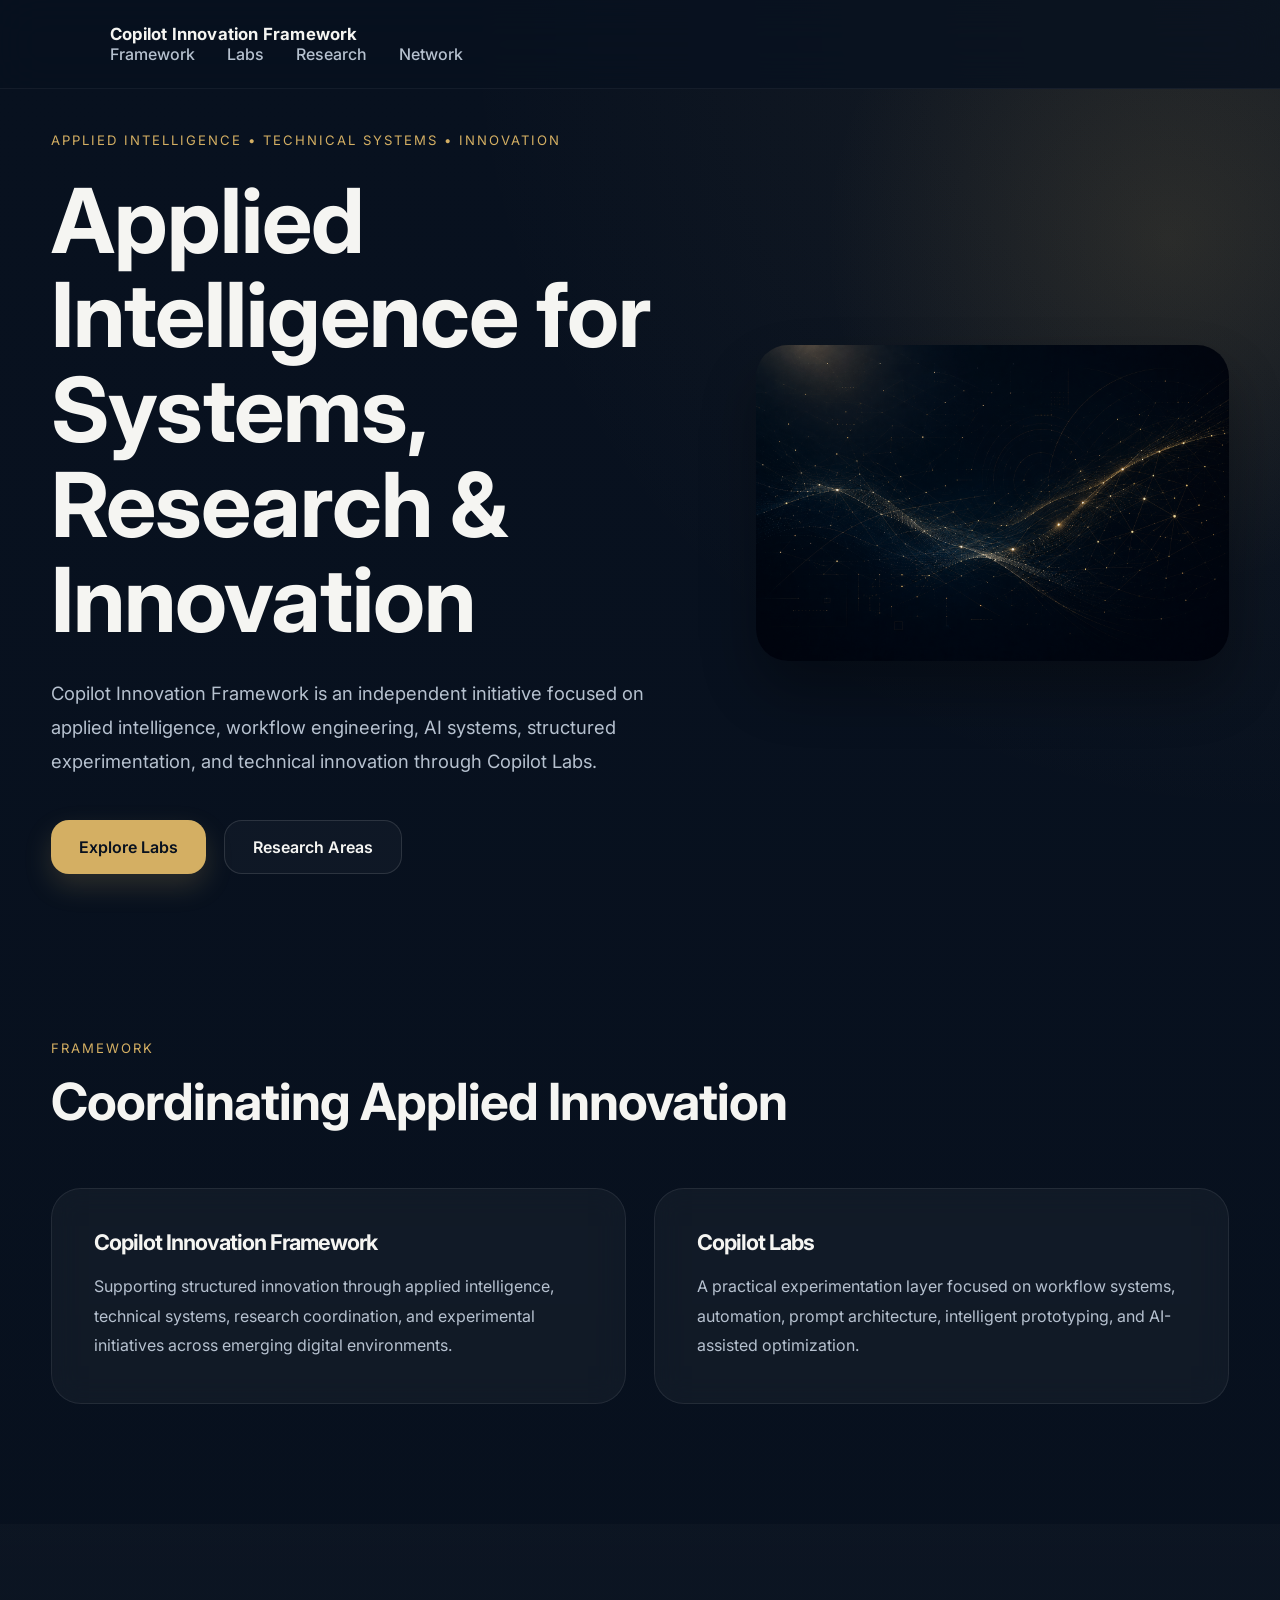
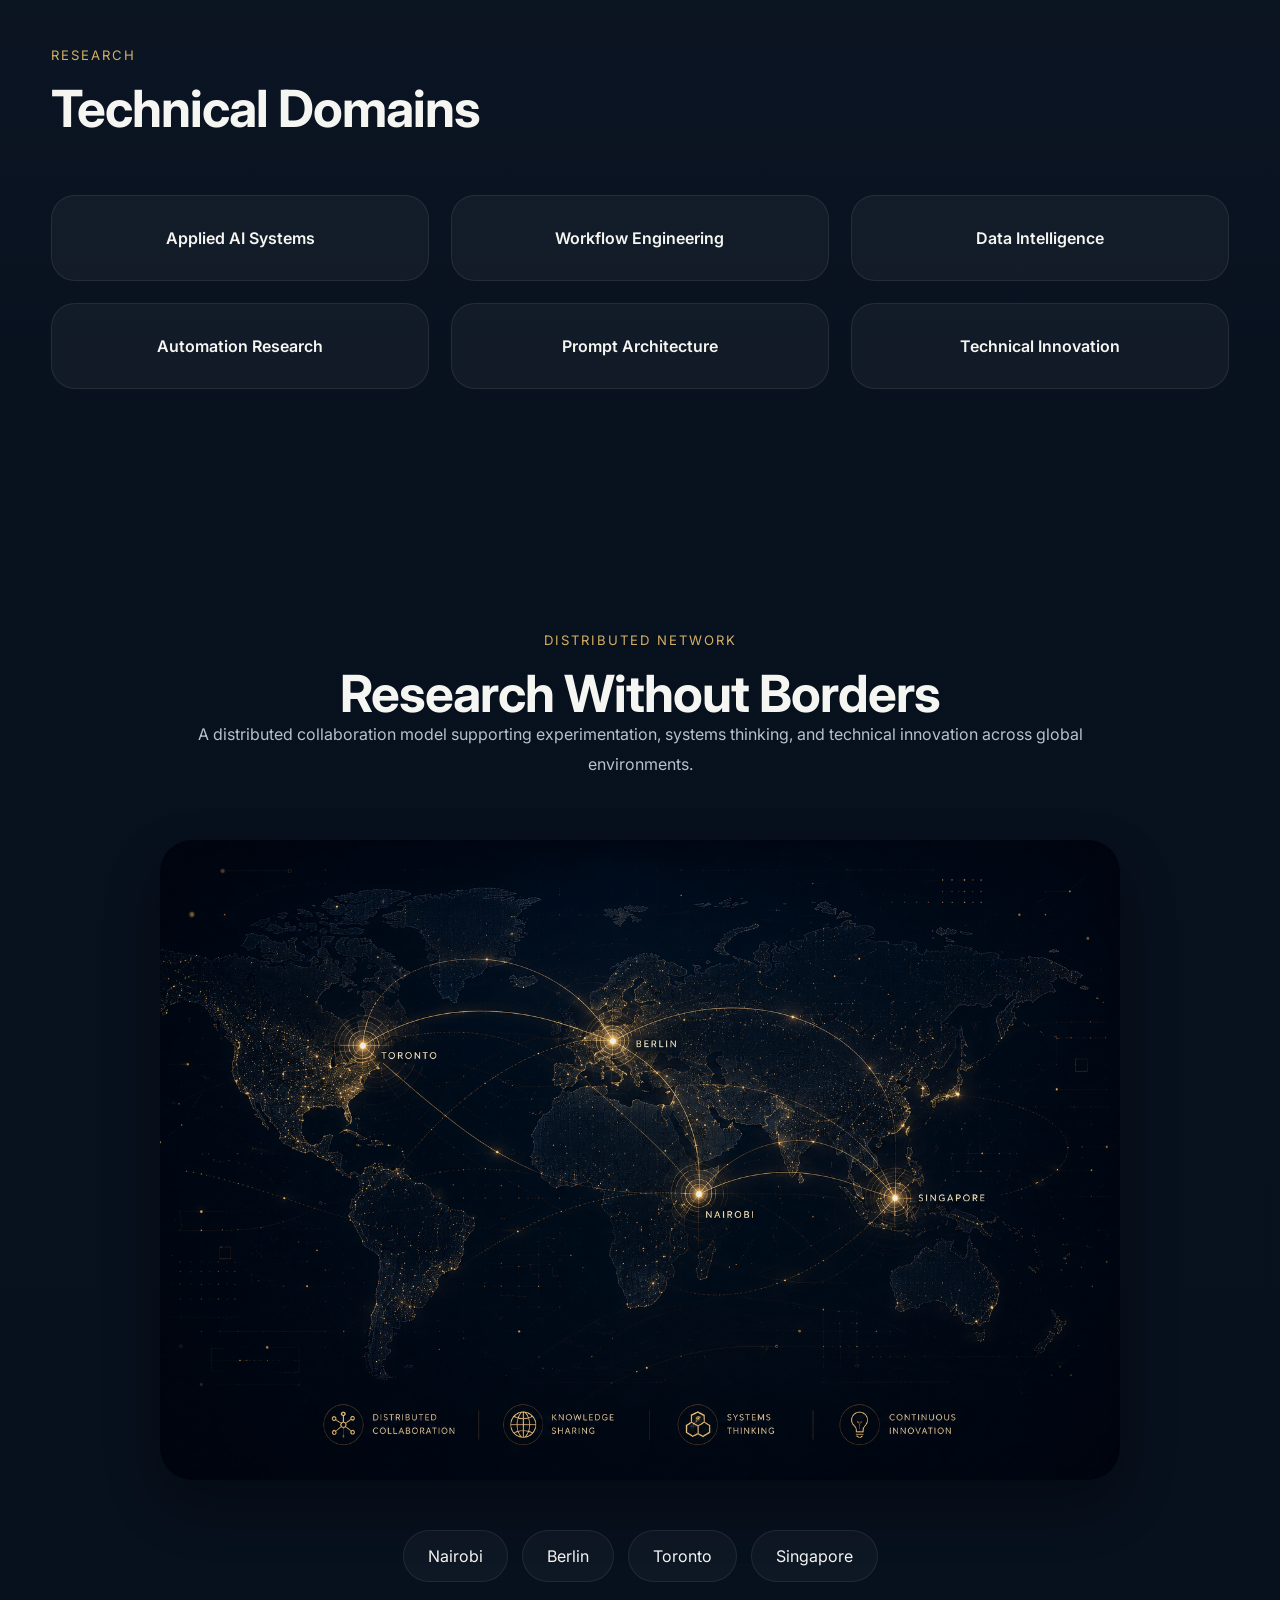
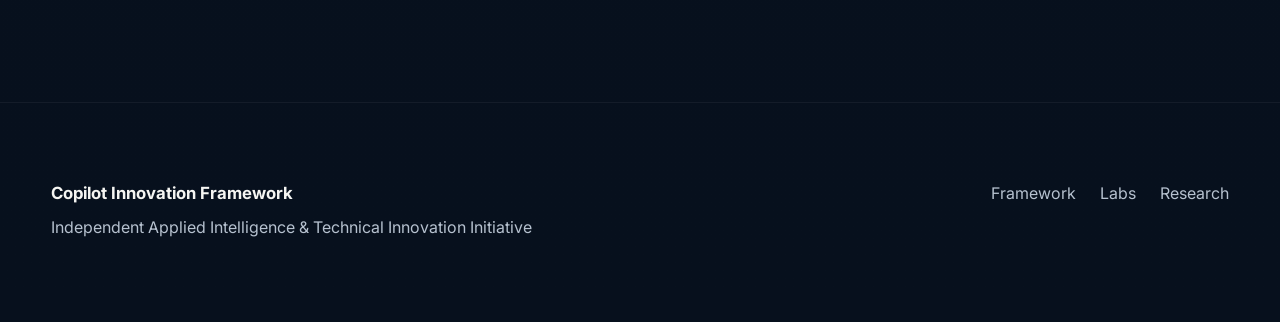
==== commit 970e383c: "Update index.html" ====
--- a/index.html
+++ b/index.html
@@ -74,7 +74,25 @@
   <!-- Favicon -->
   <link
     rel="icon"
+    type="image/png"
     href="./assets/favicon.png"
+  />
+
+  <!-- Fonts -->
+  <link
+    rel="preconnect"
+    href="https://fonts.googleapis.com"
+  />
+
+  <link
+    rel="preconnect"
+    href="https://fonts.gstatic.com"
+    crossorigin
+  />
+
+  <link
+    href="https://fonts.googleapis.com/css2?family=Inter:wght@400;500;600;700;800&display=swap"
+    rel="stylesheet"
   />
 
   <!-- CSS -->
@@ -90,29 +108,33 @@
   <!-- Navigation -->
   <header class="navbar">
 
-    <div class="brand">
-      Copilot Innovation Framework
-    </div>
-
-    <nav>
-
-      <a href="#framework">
-        Framework
-      </a>
-
-      <a href="#labs">
-        Labs
-      </a>
-
-      <a href="#research">
-        Research
-      </a>
-
-      <a href="#network">
-        Network
-      </a>
-
-    </nav>
+    <div class="container nav-inner">
+
+      <div class="brand">
+        Copilot Innovation Framework
+      </div>
+
+      <nav>
+
+        <a href="#framework">
+          Framework
+        </a>
+
+        <a href="#labs">
+          Labs
+        </a>
+
+        <a href="#research">
+          Research
+        </a>
+
+        <a href="#network">
+          Network
+        </a>
+
+      </nav>
+
+    </div>
 
   </header>
 
@@ -123,6 +145,7 @@
 
     <div class="container hero-layout">
 
+      <!-- Left -->
       <div class="hero-content">
 
         <div class="eyebrow">
@@ -130,19 +153,17 @@
         </div>
 
         <h1>
-          Applied Intelligence
-          for Systems,
-          Research &
-          Innovation
+          Applied Intelligence for Systems,
+          Research & Innovation
         </h1>
 
         <p class="hero-text">
           Copilot Innovation Framework is an
           independent initiative focused on
           applied intelligence, workflow
-          engineering, AI systems, and
-          technical experimentation through
-          Copilot Labs.
+          engineering, AI systems, structured
+          experimentation, and technical
+          innovation through Copilot Labs.
         </p>
 
         <div class="hero-actions">
@@ -165,12 +186,12 @@
 
       </div>
 
-      <!-- Hero Visual -->
+      <!-- Right -->
       <div class="hero-visual">
 
         <img
           src="./assets/network-mesh.png"
-          alt="Applied intelligence system visualization"
+          alt="Applied intelligence systems visualization"
           loading="lazy"
         />
 
@@ -195,15 +216,14 @@
         </span>
 
         <h2>
-          Coordinating
-          Applied Innovation
+          Coordinating Applied Innovation
         </h2>
 
       </div>
 
       <div class="card-grid">
 
-        <div class="glass-card">
+        <article class="glass-card">
 
           <h3>
             Copilot Innovation Framework
@@ -211,15 +231,16 @@
 
           <p>
             Supporting structured innovation
-            through technical systems,
-            applied intelligence, research
+            through applied intelligence,
+            technical systems, research
             coordination, and experimental
-            initiatives.
+            initiatives across emerging
+            digital environments.
           </p>
 
-        </div>
-
-        <div
+        </article>
+
+        <article
           id="labs"
           class="glass-card"
         >
@@ -229,15 +250,14 @@
           </h3>
 
           <p>
-            A practical experimentation
-            layer focused on workflow
-            systems, automation, prompt
-            architecture, intelligent
-            prototyping, and AI-assisted
-            optimization.
+            A practical experimentation layer
+            focused on workflow systems,
+            automation, prompt architecture,
+            intelligent prototyping, and
+            AI-assisted optimization.
           </p>
 
-        </div>
+        </article>
 
       </div>
 
@@ -325,7 +345,6 @@
 
       </div>
 
-      <!-- Global Network Visual -->
       <div class="network-image">
 
         <img
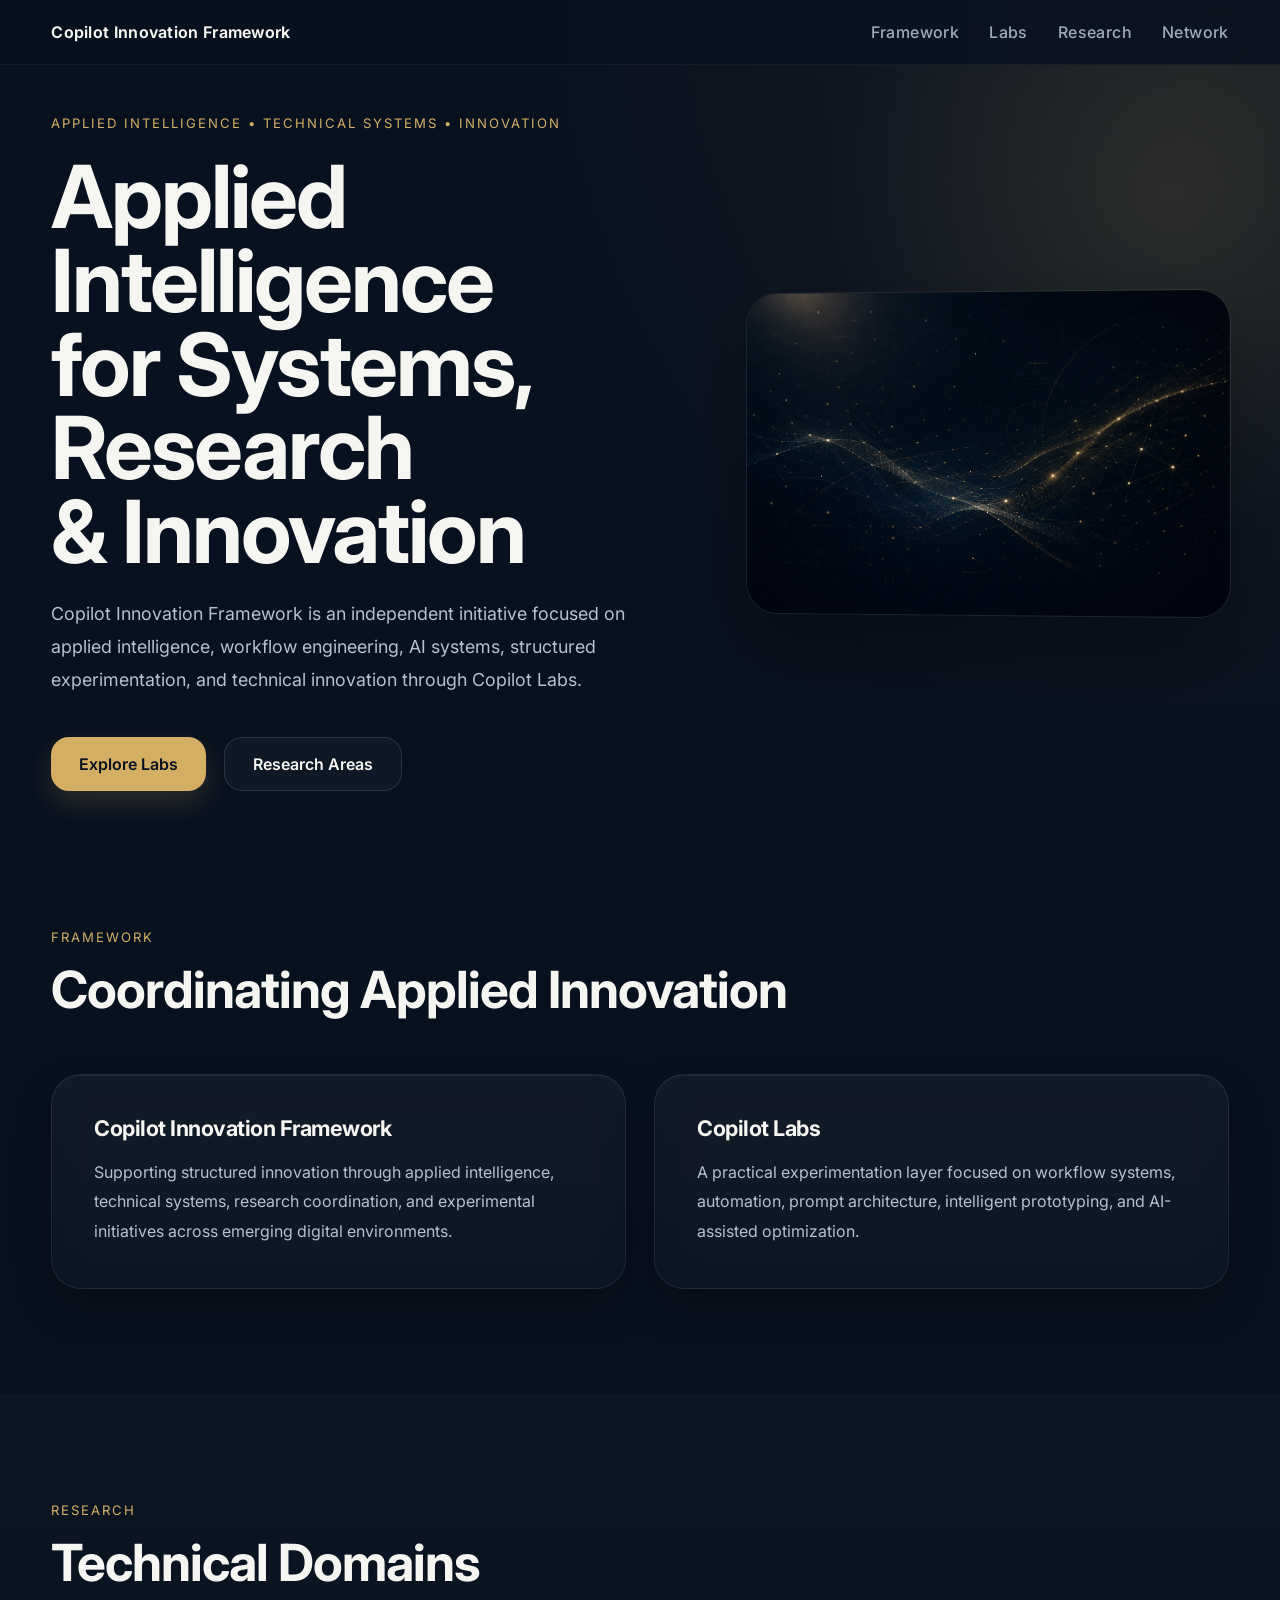
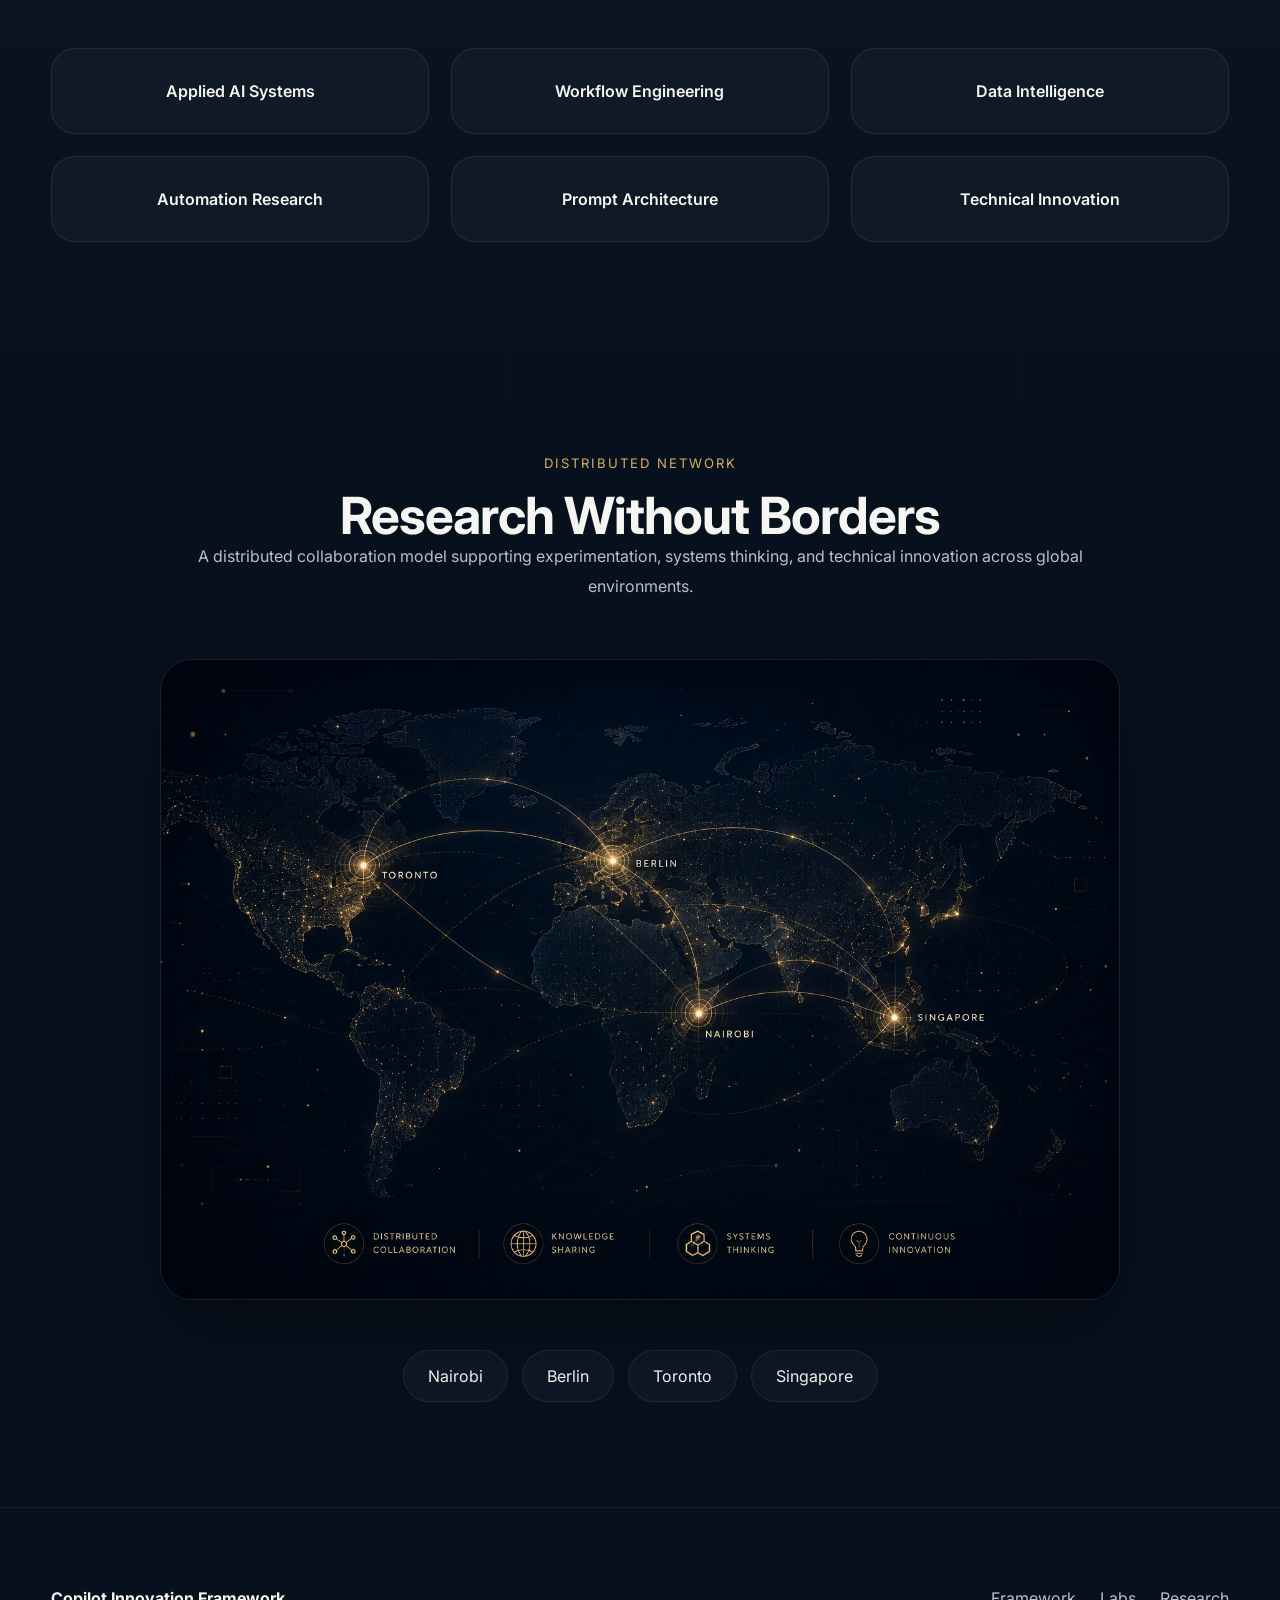
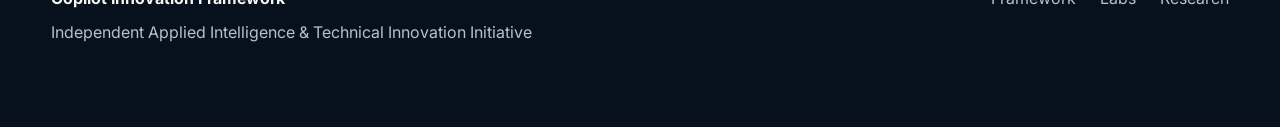
==== commit e814aed7: "Update index.html" ====
--- a/index.html
+++ b/index.html
@@ -74,8 +74,8 @@
   <!-- Favicon -->
   <link
     rel="icon"
-    type="image/png"
-    href="./assets/favicon.png"
+    type="image/ico"
+    href="./assets/favicon.ico"
   />
 
   <!-- Fonts -->
--- a/styles/main.css
+++ b/styles/main.css
@@ -10,8 +10,12 @@
   --text:#f5f5f2;
   --muted:#b6c1cf;
   --gold:#d4af63;
-  --glass:rgba(255,255,255,.04);
-  --glass-border:rgba(255,255,255,.08);
+
+  --glass:
+    rgba(255,255,255,.04);
+
+  --glass-border:
+    rgba(255,255,255,.08);
 }
 
 html{
@@ -21,7 +25,7 @@
 
 body{
   font-family:
-    Inter,
+    "Inter",
     "Segoe UI",
     sans-serif;
 
@@ -56,7 +60,7 @@
 }
 
 .section{
-  padding:120px 0;
+  padding:105px 0;
 }
 
 .section-alt{
@@ -69,7 +73,7 @@
 }
 
 .section-header{
-  margin-bottom:60px;
+  margin-bottom:58px;
 }
 
 .section-header.center{
@@ -90,22 +94,33 @@
   margin-bottom:18px;
 }
 
-h1,h2,h3{
-  line-height:1.06;
-  letter-spacing:-1px;
+/* ===================
+   Typography
+=================== */
+
+h1,
+h2,
+h3{
+  line-height:1.04;
 }
 
 h1{
   font-size:
     clamp(
-      3rem,
-      7vw,
-      6.2rem
+      3.2rem,
+      6.8vw,
+      6rem
     );
 
-  max-width:720px;
-
-  margin-bottom:28px;
+  line-height:.96;
+
+  letter-spacing:-2px;
+
+  max-width:760px;
+
+  margin-bottom:24px;
+
+  text-wrap:balance;
 }
 
 h2{
@@ -115,15 +130,21 @@
       4vw,
       3.2rem
     );
+
+  letter-spacing:-1px;
 }
 
 h3{
   font-size:1.35rem;
+
   margin-bottom:18px;
+
+  letter-spacing:-.5px;
 }
 
 p{
   color:var(--muted);
+
   line-height:1.85;
 }
 
@@ -137,39 +158,46 @@
 
   z-index:999;
 
+  backdrop-filter:blur(22px);
+
+  background:
+    rgba(8,17,31,.72);
+
+  border-bottom:
+    1px solid
+    rgba(255,255,255,.05);
+}
+
+.nav-inner{
   display:flex;
   justify-content:space-between;
   align-items:center;
 
-  padding:24px 5%;
-
-  backdrop-filter:blur(22px);
-
-  background:
-    rgba(8,17,31,.72);
-
-  border-bottom:
-    1px solid
-    rgba(255,255,255,.05);
+  padding:22px 0;
 }
 
 .brand{
-  font-size:1.05rem;
-  font-weight:700;
-  letter-spacing:.2px;
+  font-size:1rem;
+
+  font-weight:650;
+
+  letter-spacing:.3px;
 }
 
 nav{
   display:flex;
-  gap:32px;
+  gap:30px;
 }
 
 nav a{
   text-decoration:none;
 
-  color:var(--muted);
+  color:
+    rgba(182,193,207,.88);
 
   font-weight:500;
+
+  letter-spacing:.4px;
 
   transition:.25s ease;
 }
@@ -185,11 +213,13 @@
 .hero{
   position:relative;
 
-  min-height:92vh;
+  min-height:84vh;
 
   display:flex;
   align-items:center;
 
+  padding:40px 0 20px;
+
   overflow:hidden;
 }
 
@@ -200,7 +230,7 @@
   height:700px;
 
   right:-240px;
-  top:-200px;
+  top:-220px;
 
   border-radius:50%;
 
@@ -216,10 +246,10 @@
   display:grid;
 
   grid-template-columns:
-    1.15fr
-    .85fr;
-
-  gap:64px;
+    1.12fr
+    .88fr;
+
+  gap:72px;
 
   align-items:center;
 }
@@ -238,23 +268,27 @@
 
   font-size:.82rem;
 
-  margin-bottom:26px;
+  margin-bottom:24px;
 }
 
 .hero-text{
   max-width:680px;
 
-  font-size:1.15rem;
+  font-size:1.12rem;
 }
 
 .hero-actions{
-  margin-top:42px;
+  margin-top:40px;
 
   display:flex;
   gap:18px;
 
   flex-wrap:wrap;
 }
+
+/* ===================
+   Hero Visual
+=================== */
 
 .hero-visual{
   position:relative;
@@ -266,11 +300,19 @@
 
   border-radius:32px;
 
-  opacity:.94;
+  opacity:.96;
+
+  border:
+    1px solid
+    rgba(255,255,255,.08);
 
   box-shadow:
-    0 30px 60px
+    0 35px 80px
     rgba(0,0,0,.35);
+
+  transform:
+    perspective(1200px)
+    rotateY(-4deg);
 }
 
 /* ===================
@@ -295,6 +337,7 @@
 
 .btn-primary{
   background:var(--gold);
+
   color:#08111f;
 
   box-shadow:
@@ -311,10 +354,10 @@
     1px solid
     rgba(255,255,255,.12);
 
+  background:
+    rgba(255,255,255,.03);
+
   color:var(--text);
-
-  background:
-    rgba(255,255,255,.03);
 }
 
 .btn-secondary:hover{
@@ -335,11 +378,16 @@
 }
 
 .glass-card{
-  background:var(--glass);
+  background:
+    linear-gradient(
+      180deg,
+      rgba(255,255,255,.045),
+      rgba(255,255,255,.025)
+    );
 
   border:
     1px solid
-    var(--glass-border);
+    rgba(255,255,255,.08);
 
   backdrop-filter:blur(14px);
 
@@ -347,7 +395,17 @@
 
   padding:42px;
 
-  transition:.3s ease;
+  box-shadow:
+    inset 0 1px 0
+    rgba(255,255,255,.04),
+
+    0 18px 40px
+    rgba(0,0,0,.22);
+
+  transition:
+    transform .3s ease,
+    border-color .3s ease,
+    box-shadow .3s ease;
 }
 
 .glass-card:hover{
@@ -355,6 +413,13 @@
 
   border-color:
     rgba(212,175,99,.22);
+
+  box-shadow:
+    inset 0 1px 0
+    rgba(255,255,255,.06),
+
+    0 24px 50px
+    rgba(0,0,0,.28);
 }
 
 /* ===================
@@ -371,11 +436,12 @@
 }
 
 .domain-card{
-  background:var(--glass);
+  background:
+    rgba(255,255,255,.03);
 
   border:
     1px solid
-    var(--glass-border);
+    rgba(255,255,255,.08);
 
   border-radius:24px;
 
@@ -409,10 +475,14 @@
 
   border-radius:32px;
 
-  opacity:.94;
+  opacity:.96;
+
+  border:
+    1px solid
+    rgba(255,255,255,.08);
 
   box-shadow:
-    0 25px 60px
+    0 30px 70px
     rgba(0,0,0,.35);
 }
 
@@ -440,8 +510,6 @@
     1px solid
     rgba(255,255,255,.08);
 
-  color:var(--text);
-
   transition:.25s ease;
 }
 
@@ -471,7 +539,8 @@
 }
 
 .footer-brand{
-  font-size:1.05rem;
+  font-size:1rem;
+
   font-weight:700;
 
   margin-bottom:10px;
@@ -484,8 +553,9 @@
 }
 
 .footer-links a{
+  text-decoration:none;
+
   color:var(--muted);
-  text-decoration:none;
 
   transition:.25s ease;
 }
@@ -500,11 +570,9 @@
 
 @media(max-width:900px){
 
-  .navbar{
+  .nav-inner{
     flex-direction:column;
-    gap:20px;
-
-    padding:20px 5%;
+    gap:18px;
   }
 
   nav{
@@ -515,21 +583,27 @@
 
   .hero{
     min-height:auto;
-    padding:110px 0 70px;
+
+    padding:90px 0 40px;
   }
 
   .hero-layout{
     grid-template-columns:1fr;
+
     gap:50px;
   }
 
   h1{
     font-size:
       clamp(
-        2.8rem,
-        12vw,
-        4.3rem
+        2.9rem,
+        11vw,
+        4.4rem
       );
+
+    line-height:.93;
+
+    letter-spacing:-1.8px;
   }
 
   .hero-text{
@@ -559,11 +633,13 @@
   }
 
   .section{
-    padding:90px 0;
+    padding:72px 0;
   }
 
   .hero-visual img,
   .network-image img{
     border-radius:24px;
-  }
-  }
+
+    transform:none;
+  }
+}
